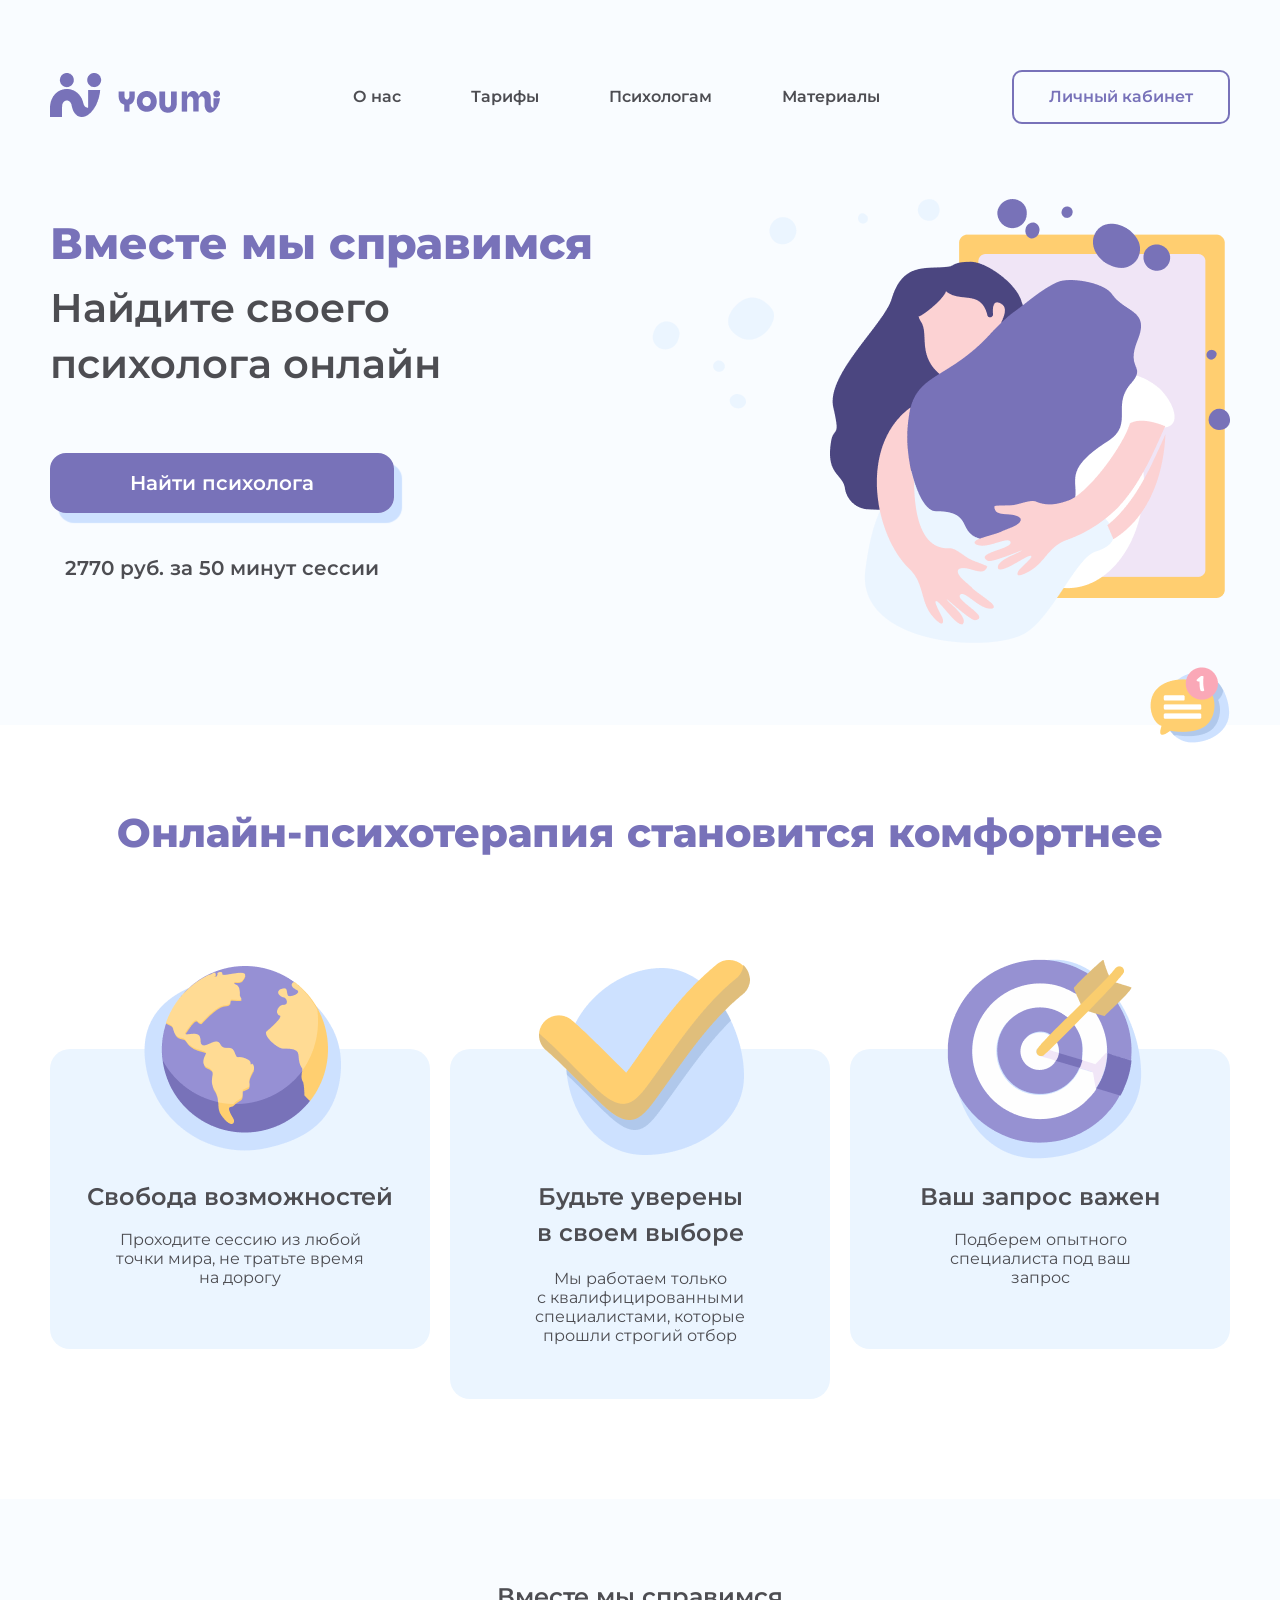
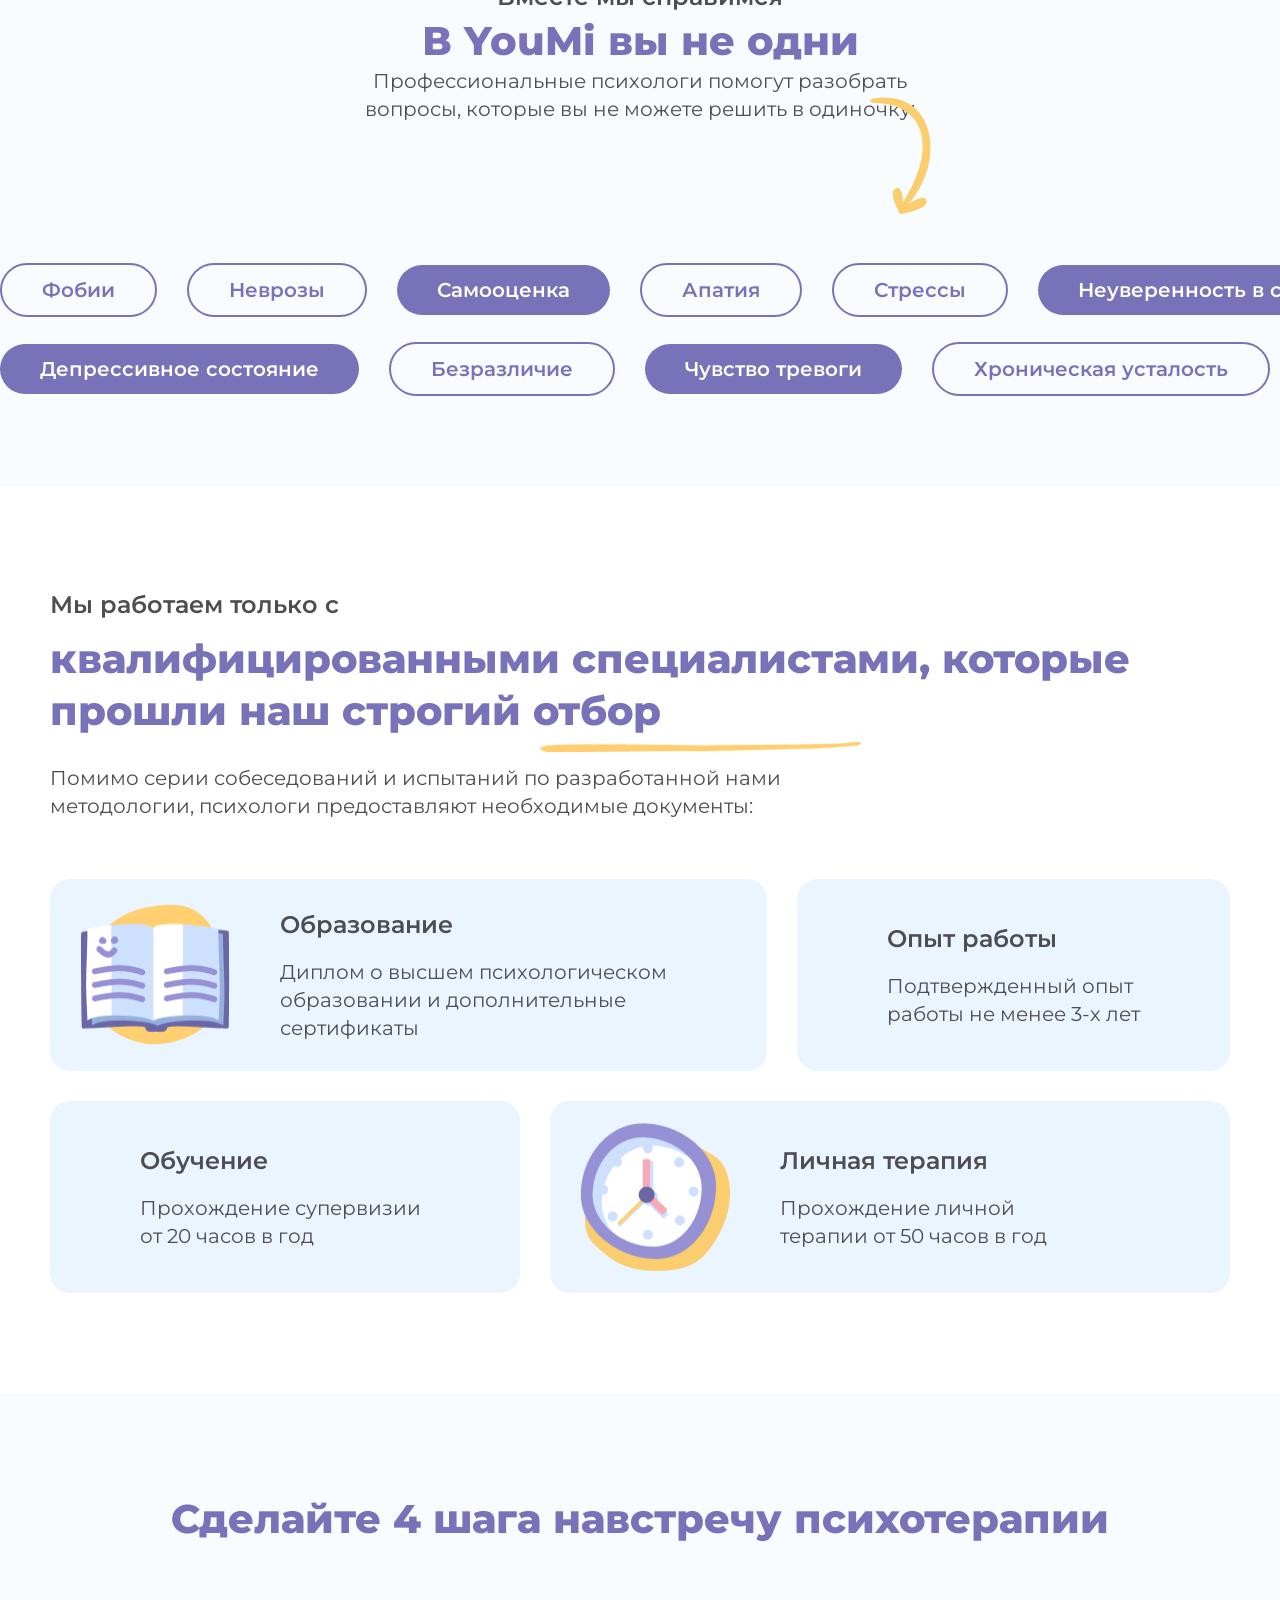
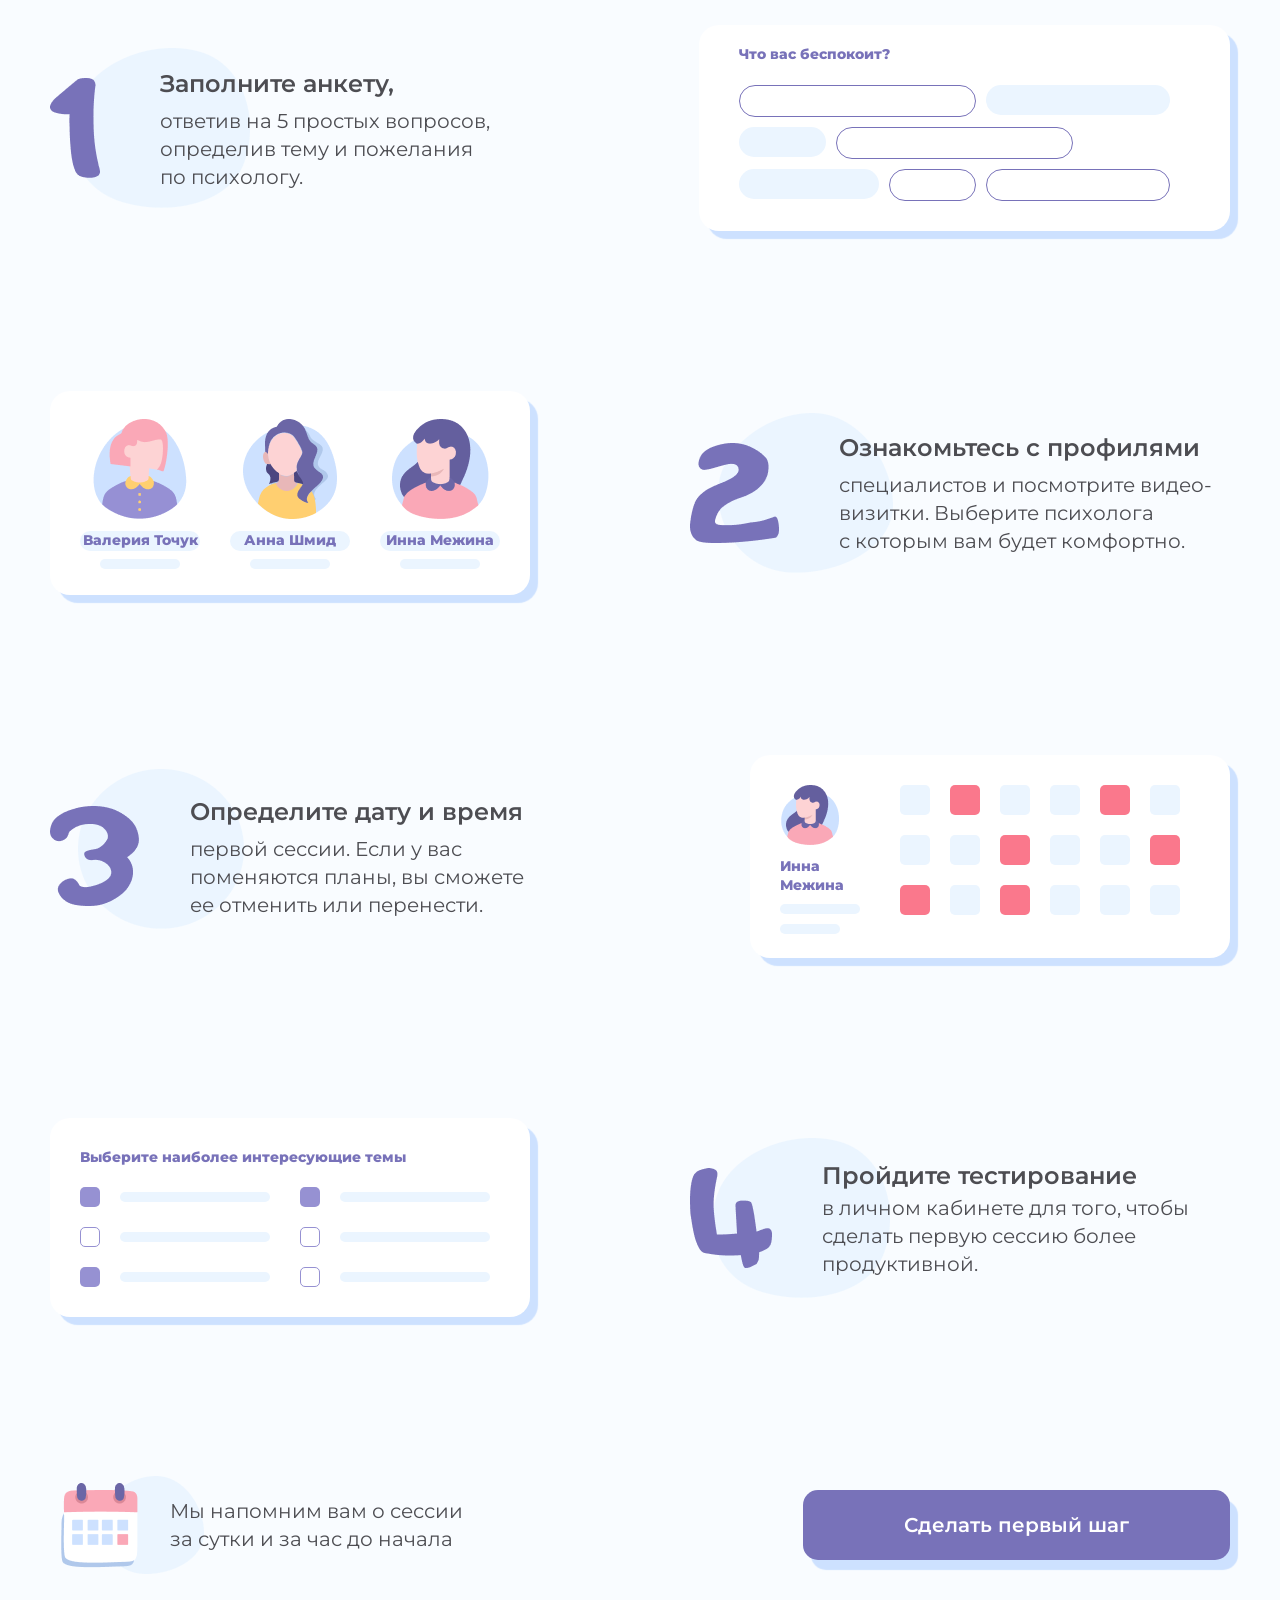
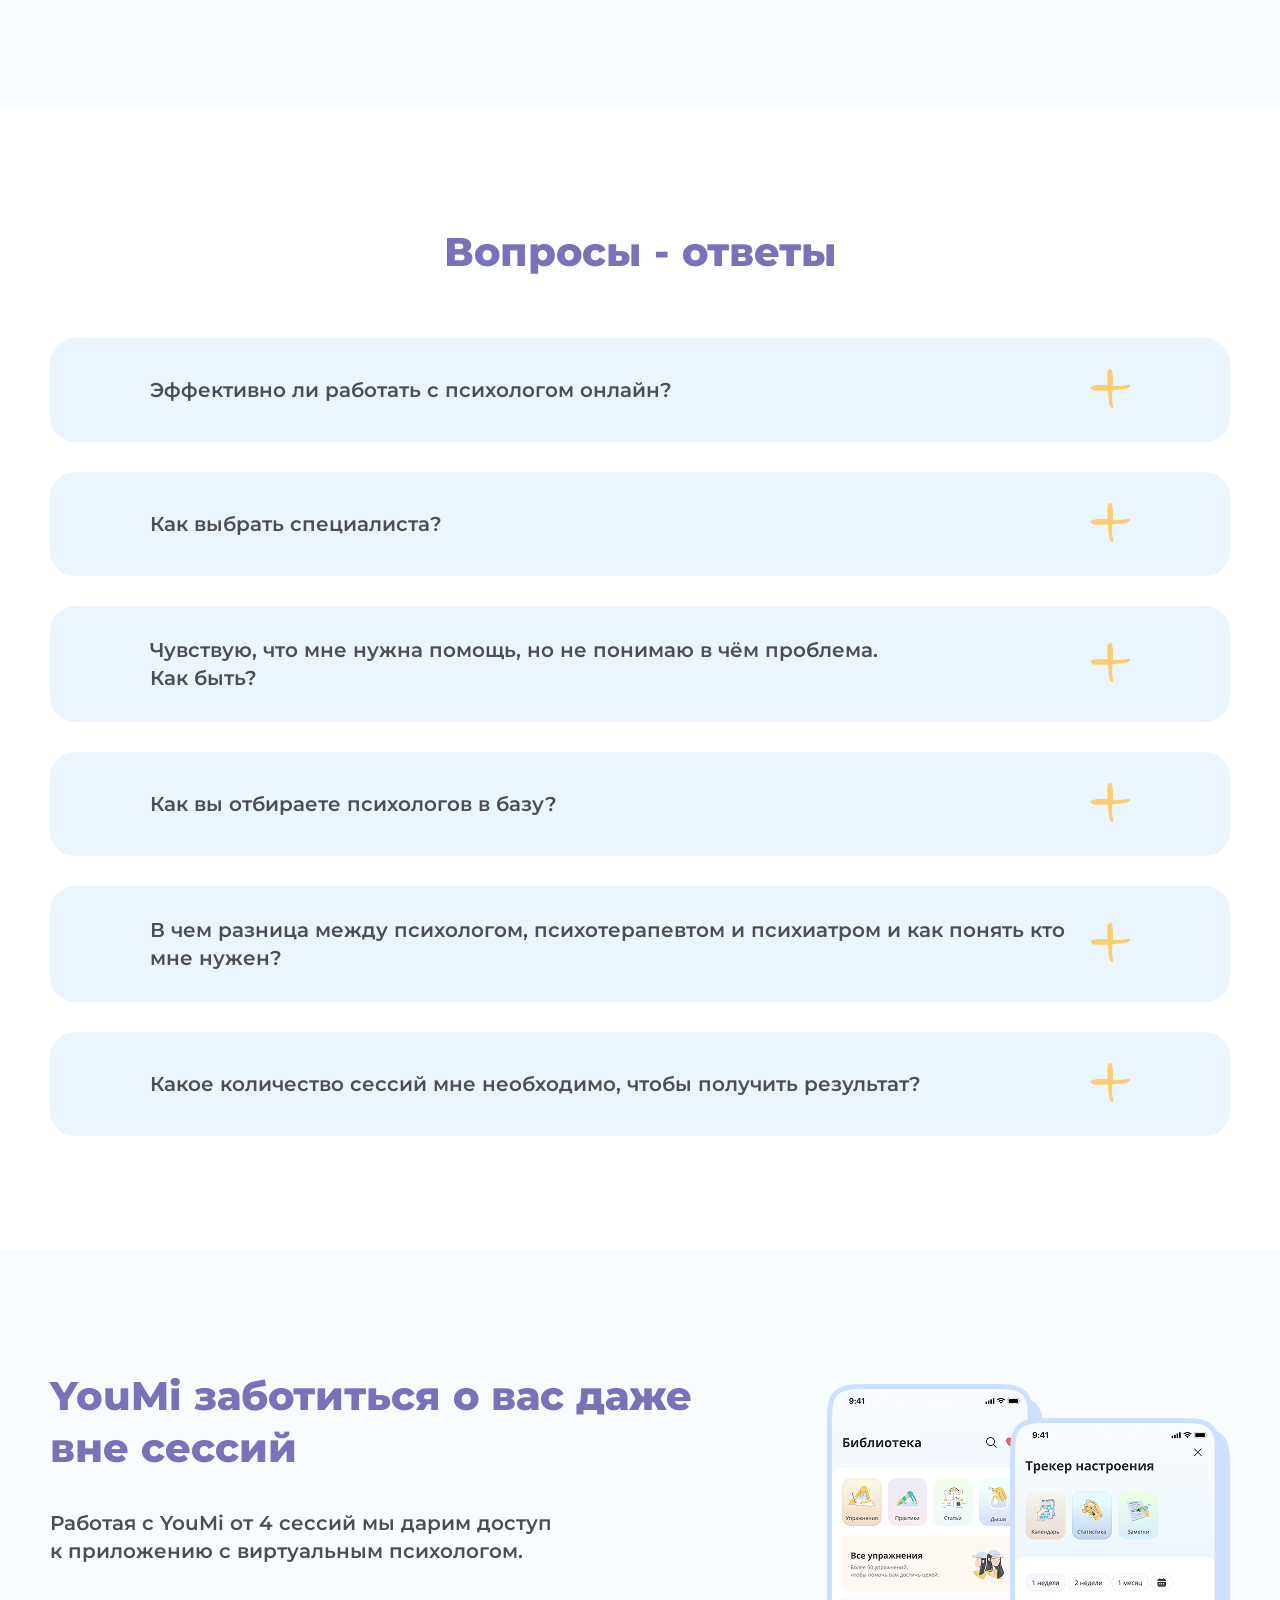
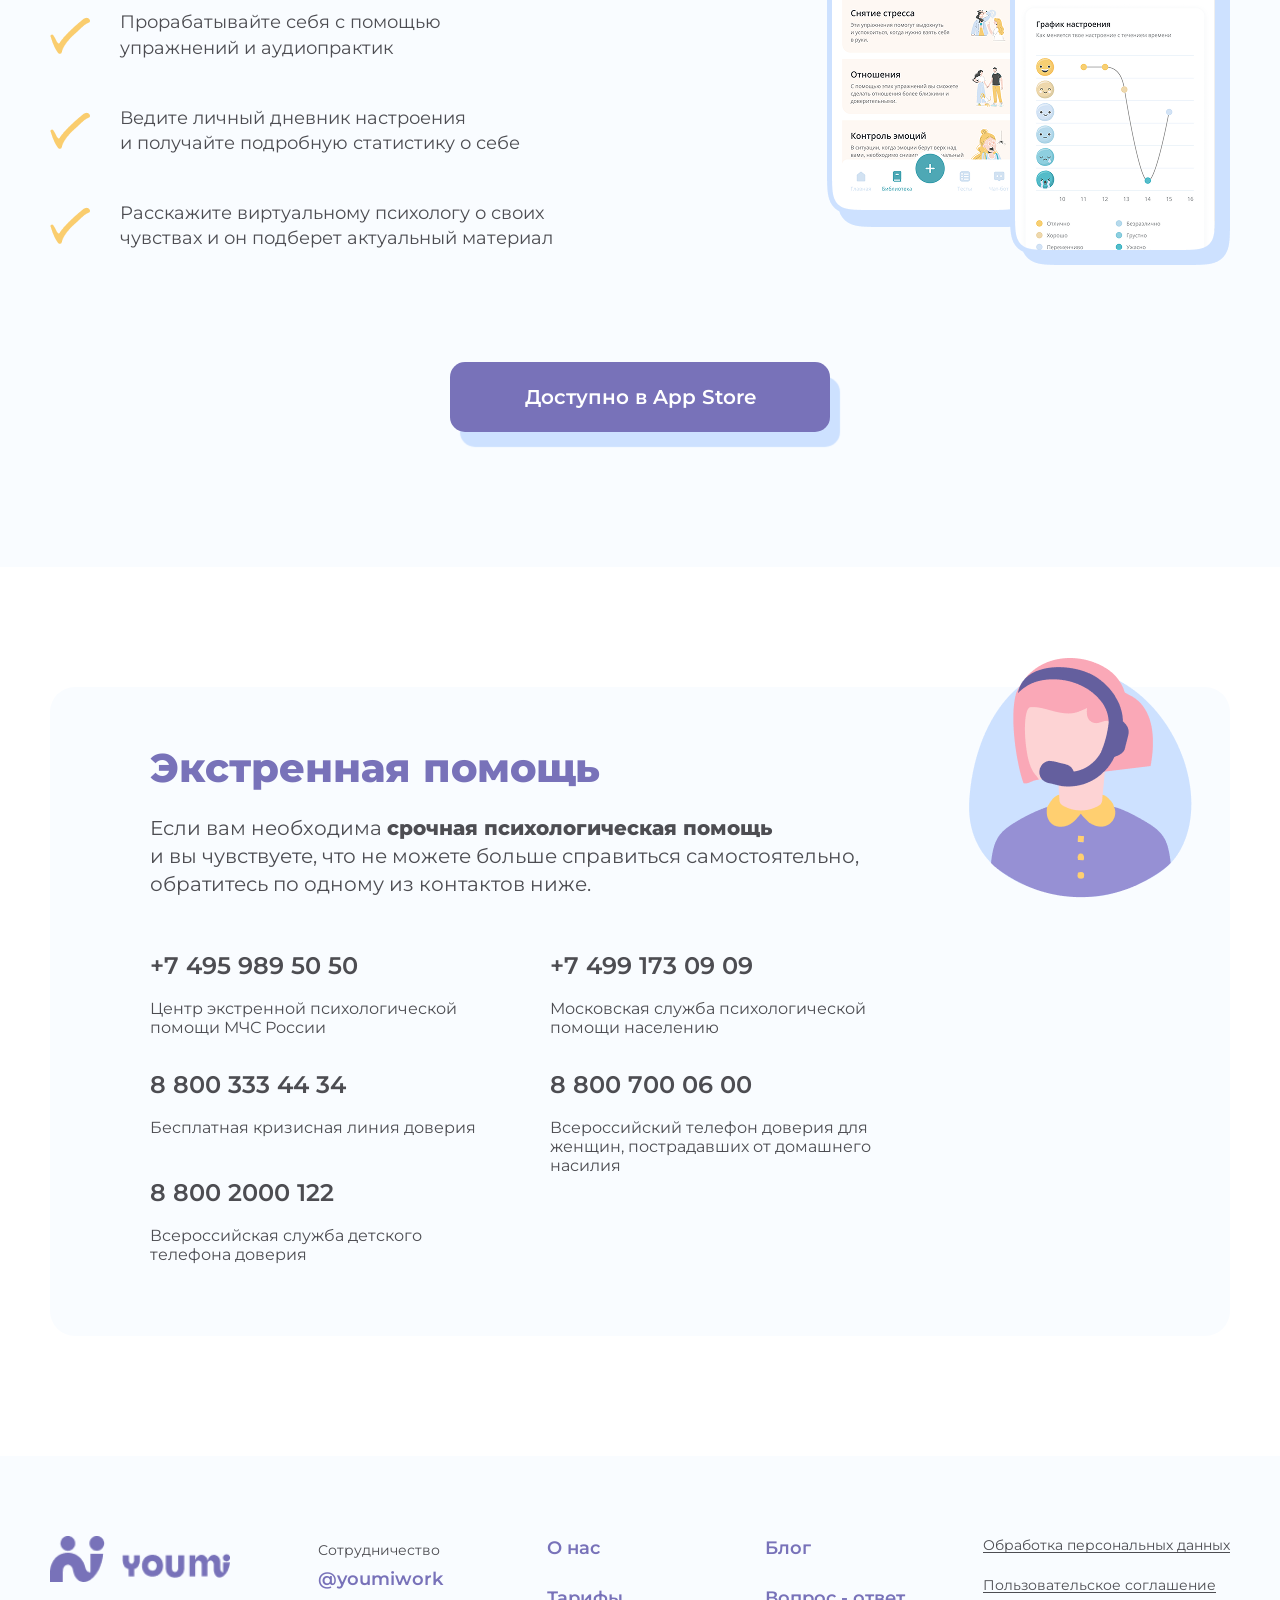
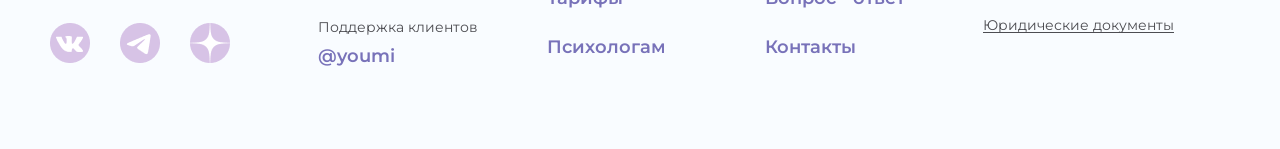
==== index.html @ d0f086ca "Сверстал 1 и 2 блоки страницы "Психологам"" ====
<!doctype html>
<html lang="ru">
  <head>
    <meta charset="UTF-8" />
    <meta
      name="viewport"
      content="width=device-width, user-scalable= no, initial-scale=1.0, maximum-scale = 1.0, minimum-scale = 1.0"
    />
    <link rel="stylesheet" href="styles/index_style.css" />
    <link rel="icon" href="images/icon.png" />
    <title>Психолог онлайн</title>
  </head>
  <body>
    <main class="main">
      <header id="header" class="header">
        <div class="container">
          <a href="index.html">
            <img src="images/logo youmi 2.png" alt="logo" class="logo" />
          </a>
          <nav>
            <ul class="menu">
              <li><a href="about_us.html">О нас</a></li>
              <li><a href="rates.html">Тарифы</a></li>
              <li><a href="for_psychologists.html">Психологам</a></li>
              <li><a href="materials.html">Материалы</a></li>
            </ul>
          </nav>
          <a href="#" class="button-login">Личный кабинет</a>
          <img src="images/menu.png" alt="burger-menu" class="burger-menu" />
        </div>
      </header>

      <section class="main-content">
        <div class="container">
          <div class="main-info">
            <h1>Вместе мы справимся</h1>
            <h2 class="h2-main">Найдите своего психолога онлайн</h2>
            <a href="#search" class="btn btn-search">Найти психолога</a>
            <p class="text">2770 руб. за 50 минут сессии</p>
          </div>
          <img
            src="images/illustration 1.png"
            alt="main-img"
            class="main-image"
          />
          <img
            src="images/support chat.png"
            alt="support"
            class="message-icon"
          />
        </div>
      </section>

      <section class="second-block">
        <div class="container">
          <h2>Онлайн-психотерапия становится комфортнее</h2>
          <!-- radio -->
          <input type="radio" name="slider" id="slide1" checked />
          <input type="radio" name="slider" id="slide2" />
          <input type="radio" name="slider" id="slide3" />

          <div class="cards">
            <div class="card-info">
              <img
                class="image-second_block"
                src="images/planet.png"
                alt="planet"
              />
              <h3>Свобода возможностей</h3>
              <p>
                Проходите сессию из любой точки мира, не тратьте время на дорогу
              </p>
            </div>
            <div class="card-info">
              <img
                class="image-second_block"
                src="images/check mark.png"
                alt="check"
              />
              <h3>Будьте уверены в своем выборе</h3>
              <p>
                Мы работаем только с квалифицированными специалистами, которые
                прошли строгий отбор
              </p>
            </div>
            <div class="card-info">
              <img
                class="image-second_block"
                src="images/target.png"
                alt="target"
              />
              <h3>Ваш запрос важен</h3>
              <p>Подберем опытного специалиста под ваш запрос</p>
            </div>
          </div>
          <!-- dots -->
          <div class="slider-dots">
            <label for="slide1"></label>
            <label for="slide2"></label>
            <label for="slide3"></label>
          </div>
        </div>
      </section>

      <section class="third-block">
        <div class="container">
          <h3>Вместе мы справимся</h3>
          <h2>В YouMi вы не одни</h2>
          <h4>
            Профессиональные психологи помогут разобрать вопросы, которые вы не
            можете решить в одиночку:
          </h4>

          <img class="arrow" src="images/noun-arrow.png" alt="arrow" />

          <!-- Первая строка -->
          <div class="marquee">
            <ul class="marquee-track">
              <li class="white-element">Фобии</li>
              <li class="white-element">Неврозы</li>
              <li class="purple-element">Самооценка</li>
              <li class="white-element">Апатия</li>
              <li class="white-element">Стрессы</li>
              <li class="purple-element">Неуверенность в себе</li>
              <li class="purple-element">Мотивация</li>

              <!-- Дубликат для бесшовности -->
              <li class="white-element">Фобии</li>
              <li class="white-element">Неврозы</li>
              <li class="purple-element">Самооценка</li>
              <li class="white-element">Апатия</li>
              <li class="white-element">Стрессы</li>
              <li class="purple-element">Неуверенность в себе</li>
              <li class="purple-element">Мотивация</li>
            </ul>
          </div>

          <!-- Вторая строка -->
          <div class="marquee reverse">
            <ul class="marquee-track">
              <li class="purple-element">Депрессивное состояние</li>
              <li class="white-element">Безразличие</li>
              <li class="purple-element">Чувство тревоги</li>
              <li class="white-element">Хроническая усталость</li>
              <li class="white-element">Отношения</li>
              <li class="white-element">Выгорание</li>

              <!-- Дубликат -->
              <li class="purple-element">Депрессивное состояние</li>
              <li class="white-element">Безразличие</li>
              <li class="purple-element">Чувство тревоги</li>
              <li class="white-element">Хроническая усталость</li>
              <li class="white-element">Отношения</li>
              <li class="white-element">Выгорание</li>
            </ul>
          </div>
        </div>
      </section>

      <section class="fourth-block">
        <div class="container">
          <h3>Мы работаем только с</h3>
          <h2>
            квалифицированными специалистами, которые прошли наш строгий отбор
          </h2>
          <img src="images/line.png" alt="line" class="line" />
          <h4 id="four-main-h4">
            Помимо серии собеседований и испытаний по разработанной нами
            методологии, психологи предоставляют необходимые документы:
          </h4>
          <div class="card-advantages">
            <article class="advantage advantage-flex edu">
              <img src="images/book.png" alt="book" class="book" />
              <div class="advantage-details">
                <h3>Образование</h3>
                <h4>
                  Диплом о высшем психологическом образовании и дополнительные
                  сертификаты
                </h4>
              </div>
            </article>
            <article class="advantage exp min-card">
              <h3>Опыт работы</h3>
              <h4>Подтвержденный опыт работы не менее 3-х лет</h4>
            </article>
            <article class="advantage train min-card">
              <h3>Обучение</h3>
              <h4 id="passing">Прохождение супервизии от 20 часов в год</h4>
            </article>
            <article class="advantage advantage-flex therapy">
              <img src="images/watch.png" alt="watch" class="watch" />
              <div class="advantage-details">
                <h3>Личная терапия</h3>
                <h4>Прохождение личной терапии от 50 часов в год</h4>
              </div>
            </article>
          </div>
        </div>
      </section>

      <section class="fifth-block">
        <div class="container">
          <h2>Сделайте 4 шага навстречу психотерапии</h2>
          <div class="first-step">
            <div class="text-number-1">
              <img src="images/1.png" alt="number-1" class="number-1" />
              <img
                src="images/circle1.png"
                alt="circle-1"
                class="circle circle-1"
              />
              <div class="text-block-1">
                <h3>Заполните анкету,</h3>
                <p>
                  ответив на 5 простых вопросов, определив тему и пожелания
                  по психологу.
                </p>
              </div>
            </div>
            <article class="anxiety">
              <h6>Что вас беспокоит?</h6>
              <ul class="ovals">
                <li class="oval1 purple-ovals"></li>
                <li class="oval2 blue-ovals"></li>
                <li class="oval3 blue-ovals"></li>
                <li class="oval4 purple-ovals"></li>
                <li class="oval5 blue-ovals"></li>
                <li class="oval6 purple-ovals"></li>
                <li class="oval7 purple-ovals"></li>
              </ul>
            </article>
          </div>
          <div class="second-step">
            <article class="profiles">
              <div class="profile_1">
                <img
                  src="images/specialist 1.png"
                  alt="profile_1"
                  class="img-profile_1"
                />
                <h6>Валерия Точук</h6>
                <div class="line-underProfile"></div>
              </div>
              <div class="profile_2">
                <img
                  src="images/specialist 2.png"
                  alt="profile_2"
                  class="img-profile_2"
                />
                <h6>Анна Шмид</h6>
                <div class="line-underProfile"></div>
              </div>
              <div class="profile_3">
                <img
                  src="images/specialist 3.png"
                  alt="profile_3"
                  class="img-profile_3"
                />
                <h6>Инна Межина</h6>
                <div class="line-underProfile"></div>
              </div>
            </article>
            <div class="text-number-2">
              <img src="images/2.png" alt="number-2" class="number-2" />
              <img
                src="images/circle2.png"
                alt="circle-2"
                class="circle circle-2"
              />
              <div class="text-block-2">
                <h3>Ознакомьтесь с профилями</h3>
                <p>
                  специалистов и посмотрите видео-визитки. Выберите психолога
                  с которым вам будет комфортно.
                </p>
              </div>
            </div>
          </div>
          <div class="third-step">
            <div class="text-number-3">
              <img src="images/3.png" alt="number-3" class="number-3" />
              <img
                src="images/circle3.png"
                alt="circle-3"
                class="circle circle-3"
              />
              <div class="text-block-3">
                <h3>Определите дату и время</h3>
                <p>
                  первой сессии. Если у вас поменяются планы, вы сможете
                  ее отменить или перенести.
                </p>
              </div>
            </div>
            <article class="calendar">
              <div class="profile_4">
                <img
                  src="images/specialist 4.png"
                  alt="profile_4"
                  class="img-profile_4"
                />
                <h6>Инна Межина</h6>
                <div class="line-underProfile"></div>
                <div class="line-underProfile_small"></div>
              </div>
              <div class="graph">
                <div class="day-of-calendar"></div>
                <div class="day-of-calendar red"></div>
                <div class="day-of-calendar"></div>
                <div class="day-of-calendar"></div>
                <div class="day-of-calendar red"></div>
                <div class="day-of-calendar"></div>
                <div class="day-of-calendar"></div>
                <div class="day-of-calendar"></div>
                <div class="day-of-calendar red"></div>
                <div class="day-of-calendar"></div>
                <div class="day-of-calendar"></div>
                <div class="day-of-calendar red"></div>
                <div class="day-of-calendar red"></div>
                <div class="day-of-calendar"></div>
                <div class="day-of-calendar red"></div>
                <div class="day-of-calendar"></div>
                <div class="day-of-calendar"></div>
                <div class="day-of-calendar"></div>
              </div>
            </article>
          </div>
          <div class="four-step">
            <article class="themes">
              <h6>Выберите наиболее интересующие темы</h6>
              <div class="themes-block">
                <div class="theme-block">
                  <div class="mark-box purple"></div>
                  <div class="line-blue"></div>
                  <div class="mark-box white"></div>
                  <div class="line-blue"></div>
                  <div class="mark-box purple"></div>
                  <div class="line-blue"></div>
                </div>
                <div class="theme-block">
                  <div class="mark-box purple"></div>
                  <div class="line-blue"></div>
                  <div class="mark-box white"></div>
                  <div class="line-blue"></div>
                  <div class="mark-box white"></div>
                  <div class="line-blue"></div>
                </div>
              </div>
            </article>
            <div class="text-number-4">
              <img src="images/4.png" alt="number-4" class="number-4" />
              <img
                src="images/circle4.png"
                alt="circle-4"
                class="circle circle-4"
              />
              <div class="text-block-4">
                <h3>Пройдите тестирование</h3>
                <p>
                  в личном кабинете для того, чтобы сделать первую сессию более
                  продуктивной.
                </p>
              </div>
            </div>
          </div>
          <div class="five-button-step">
            <div class="text-number-5">
              <img src="images/calendar.png" alt="number-5" class="number-5" />
              <img
                src="images/circle5.png"
                alt="circle-5"
                class="circle circle-5"
              />
              <div class="text-block-5">
                <p>Мы напомним вам о сессии за сутки и за час до начала</p>
              </div>
            </div>
            <a href="#" class="btn button_first_step">Сделать первый шаг</a>
          </div>
        </div>
      </section>

      <section class="sixth-block">
        <div class="container">
          <h2>Вопросы - ответы</h2>
          <details class="quetion1">
            <summary>
              <h5>Эффективно ли работать с психологом онлайн?</h5>
            </summary>
            <p>
              Да, эффективно и уже является стандартной практикой во всем мире.
              За последние годы было проведено много научных исследований,
              доказывающих, что данный формат не уступает по эффективности
              традиционной очной психотерапии.
            </p>
          </details>
          <details class="quetion2">
            <summary><h5>Как выбрать специалиста?</h5></summary>
            <p>
              Мы помогаем с выбором подходящего психолога. Вам необходимо всего
              лишь заполнить короткую анкету, на основе которой мы определим, в
              каком направлении вы хотите начать терапию. Под ваш запрос
              подберем психологов. В результате вы получите список с профилями
              наиболее подходящих вам специалистов. Окончательный выбор за вами.
            </p>
          </details>
          <details class="quetion3">
            <summary>
              <h5>
                Чувствую, что мне нужна помощь, но не понимаю в чём проблема.
                <br />
                Как быть?
              </h5>
            </summary>
            <p>
              Это абсолютно нормальная ситуация. С ней сталкиваются многие люди
              в начале работы с психологом. Специалист поможет вам
              сформулировать запрос. Это обязательный этап, с которого как раз и
              начинается работа. Часто в процессе терапии запрос может меняться.
              И это тоже нормально. Поэтому можете смело начинать психотерапию.
            </p>
          </details>
          <details class="quetion4">
            <summary><h5>Как вы отбираете психологов в базу?</h5></summary>
            <p>
              Все психологи, которые попали в базу YouMi, соответствуют ряду
              обязательных требований:
              <br />
              1. Наличие документа об окончании профильного высшего учебного
              заведения.<br />
              2. Документы, подтверждающие дополнительное образование в
              определенном направлении психотерапии. Мы рассматриваем только
              длительные программы обучения (порядка 500 часов).<br />
              3. Обязательное прохождение нескольких этапов отбора, включающих
              интервью и тестирование на профессиональную компетентность и
              знание этических норм.<br />
              4. Прохождение личной терапии и регулярной супервизии.<br />

              Психолог не попадает в нашу базу, если хотя бы один из этих
              пунктов не выполнен. Мы заботимся о вас, поэтому так тщательно
              подходим к этому вопросу.
            </p>
          </details>
          <details class="quetion5">
            <summary>
              <h5>
                В чем разница между психологом, психотерапевтом и психиатром
                и как понять кто мне нужен?
              </h5>
            </summary>
            <p>
              Психиатр — специалист с высшим медицинским образованием. Он может
              прописывать медикаментозное лечение. Например, антидепрессанты.
              Заранее понять нужен ли он вам, сложно. Мы советуем начать с
              консультации психолога или психотерапевта, они помогут разобраться
              и в случае необходимости порекомендуют обратиться к психиатру. В
              рамках работы сервиса вы не сможете получить консультацию
              психиатра, медицинские назначения и рецепты на препараты.<br />

              Психолог — специалист с высшим психологическим образованием.<br />

              Психотерапевтом может называться врач, имеющий
              психотерапевтическую специализацию, и психолог, который получил
              дополнительное образование в одном из признанных
              психотерапевтических направлений (когнитивно-поведенческая
              терапия, психоанализ, гештальт-терапия и другие). В нашей базе
              собраны именно такие специалисты, получившие высшее
              психологическое образованием, прошедшие долгосрочную подготовку в
              определенном подходе и использующие эффективные методы
              психотерапии.
            </p>
          </details>
          <details class="quetion6">
            <summary>
              <h5>
                Какое количество сессий мне необходимо, чтобы получить
                результат?
              </h5>
            </summary>
            <p>
              Здесь все индивидуально. Многое зависит от специфики вашей
              проблемы, готовности и внутренних ресурсов для изменений. Значение
              имеет, насколько вы доверяете психологу, в каком методе он
              работает. Как правило, терапия может длиться от 10 сессий и до
              нескольких месяцев.
            </p>
          </details>
          <a href="#" class="btn btn-more-question">Больше вопросов</a>
        </div>
      </section>

      <section class="seventh-block">
        <div class="container">
          <div class="app-image-container">
            <div class="left-part">
              <h2>YouMi заботиться о вас даже вне сессий</h2>
              <h4>
                Работая с YouMi от 4 сессий мы дарим доступ к приложению
                с виртуальным психологом.
              </h4>
              <div class="application-points">
                <img
                  src="images/yellow-check-mark.png"
                  alt="yellow-check-mark"
                />
                <p class="app-text">
                  Прорабатывайте себя с помощью упражнений и аудиопрактик
                </p>
                <img
                  src="images/yellow-check-mark.png"
                  alt="yellow-check-mark"
                />
                <p class="app-text">
                  Ведите личный дневник настроения и получайте подробную
                  статистику о себе
                </p>
                <img
                  src="images/yellow-check-mark.png"
                  alt="yellow-check-mark"
                />
                <p class="app-text">
                  Расскажите виртуальному психологу о своих чувствах
                  и он подберет актуальный материал
                </p>
              </div>
            </div>
            <img src="images/Phones.png" alt="phones" class="phones" />
          </div>
          <a
            class="btnDownload"
            href="https://apps.apple.com/ru/app/triggero-личный-помощник/id6451473147"
            target="_blank"
            >Доступно в App Store</a
          >
        </div>
      </section>

      <section class="eighth-block">
        <div class="container">
          <h2>Экстренная помощь</h2>
          <h4>
            Если вам необходима
            <b>срочная психологическая помощь</b> и вы чувствуете, что не можете
            больше справиться самостоятельно, обратитесь по одному из контактов
            ниже.
          </h4>
          <div class="numbers-container">
            <div class="number-text-first">
              <h3>+7 495 989 50 50</h3>
              <p>Центр экстренной психологической помощи МЧС России</p>
            </div>
            <div class="number-text-second">
              <h3>+7 499 173 09 09</h3>
              <p>Московская служба психологической помощи населению</p>
            </div>
            <div class="number-text-third">
              <h3>8 800 333 44 34</h3>
              <p>Бесплатная кризисная линия доверия</p>
            </div>
            <div class="number-text-fourth">
              <h3>8 800 700 06 00</h3>
              <p>
                Всероссийский телефон доверия для женщин, пострадавших от
                домашнего насилия
              </p>
            </div>
            <div class="number-text-fifth">
              <h3>8 800 2000 122</h3>
              <p>Всероссийская служба детского телефона доверия</p>
            </div>
          </div>
          <img
            src="images/call-specialist.png"
            alt="call-specialist"
            class="call-specialist"
          />
        </div>
      </section>
    </main>
    <footer class="footer">
      <div class="container">
        <div class="logotypes-container">
          <a href="#header">
            <img src="images/logo youmi 2.png" alt="logo" class="logo" />
          </a>
          <img src="images/vk.png" alt="vk" />
          <img src="images/telegram.png" alt="tg" />
          <img src="images/dzen.png" alt="dzen" />
        </div>
        <div class="support-block">
          <article class="support-subчBlock">
            <h6>Сотрудничество</h6>
            <a class="youmiwork-mail" href="mailto:@youmiwork" target="_blank"
              >@youmiwork</a
            >
          </article>
          <article class="support-subBlock">
            <h6>Поддержка клиентов</h6>
            <a class="youmi-mail" href="mailto:@youmi" target="_blank"
              >@youmi</a
            >
          </article>
        </div>
        <div class="about-block">
          <h5>О нас</h5>
          <h5>Тарифы</h5>
          <h5>Психологам</h5>
        </div>
        <div class="about-block">
          <h5>Блог</h5>
          <h5>Вопрос - ответ</h5>
          <h5>Контакты</h5>
        </div>
        <div class="politic-block">
          <h6>Обработка персональных данных</h6>
          <h6>Пользовательское соглашение</h6>
          <h6>Юридические документы</h6>
        </div>
      </div>
    </footer>
    <script src="scripts/index.js"></script>
  </body>
</html>
---- styles/index_style.css ----
* {
  margin: 0;
  padding: 0;
}

html {
  width: 100%;
  max-width: 100%;
  scroll-behavior: smooth;
  scrollbar-width: none;
  overflow-x: hidden;
  overscroll-behavior-x: none;
}

@font-face {
  font-family: "Montserrat";
  src: url("../fonts/Montserrat-Regular.woff") format("woff");
  font-weight: normal;
  font-style: none;
  font-display: swap;
}

@font-face {
  font-family: "Montserrat";
  src: url("../fonts/Montserrat-ExtraBold.woff") format("woff");
  font-weight: 800;
}

@font-face {
  font-family: "Montserrat";
  src: url("../fonts/Montserrat-Medium.woff2") format("woff2");
  font-weight: 500;
}

@font-face {
  font-family: "Montserrat";
  src: url("../fonts/Montserrat-SemiBold.woff") format("woff");
  font-weight: 600;
}

:root {
  /*Цвета*/
  --color-purple: rgba(120, 114, 185, 1);
  --color-white: #fff;
  --color-skyBlue: rgba(249, 252, 255, 1);
  --color-btnColor: rgba(255, 255, 255, 1);
  --color-text: rgba(77, 77, 82, 1);
  --color-btnRates: rgba(241, 230, 247, 1);
  --color-btnRates-hover: rgba(215, 195, 230, 1);
  --color-shadow: rgba(205, 225, 255, 1);
  --color-dopElements: rgba(235, 245, 255, 1);
  --color-btnLogin-hover: rgba(215, 195, 230, 0.25);
  --color-redElements: rgba(250, 120, 140, 1);
}

body {
  font-family: "Montserrat", sans-serif;
  letter-spacing: 2%;
  background-color: var(--color-skyBlue);
  color: var(--color-text);
  box-sizing: border-box;
  overflow-x: hidden;
  width: 100%;
}

button {
  user-select: none;
  display: block;
}

img {
  user-select: none;
}

.circle {
  position: absolute;
  z-index: -100;
}

.container {
  max-width: 1180px;
  margin: 0 auto;
}

.header .container {
  display: flex;
  align-items: center;
  justify-content: space-between;
  padding-top: 70px;
}

.menu {
  list-style: none;
  display: flex;
  gap: 70px;
}

.menu a {
  cursor: pointer;
  font-weight: 600;
  line-height: 1.88;
  color: var(--color-text);
  text-decoration: none;
}

.menu a:visited {
  color: var(--color-text);
  text-decoration: none;
}

.logo {
  width: 170px;
  height: 44px;
  margin-left: 0;
}

.main-content {
  min-height: 524px;
}

.button-login {
  border: 2px var(--color-purple) solid;
  color: var(--color-purple);
  border-radius: 10px;
  line-height: 140%;
  font-weight: 600;
  padding: 14px 35px;
  text-decoration: none;
  margin: 0;
  user-select: none;
}

.main-info {
  max-width: 640px;
  padding-top: 17px;
}

h1 {
  font-size: 44px;
  color: var(--color-purple);
  font-weight: 900;
}

h2 {
  font-size: 40px;
  font-weight: 800;
  line-height: 130%;
  color: var(--color-purple);
  margin: 0 auto;
  padding: auto;
  text-align: center;
}

h3 {
  font-size: 24px;
  line-height: 150%;
  font-weight: 600;
  text-align: center;
  margin: 0 auto;
  letter-spacing: 1%;
  color: var(--color-text);
}

h4 {
  font-weight: 400;
  font-size: 20px;
  line-height: 140%;
  letter-spacing: 1%;
  text-align: center;
}

h5 {
  font-family: Montserrat;
  font-weight: 600;
  font-size: 20px;
  line-height: 140%;
  letter-spacing: 1%;
  text-align: left;
  color: var(--color-text);
}

h6 {
  font-family: Montserrat;
  font-weight: 700;
  font-size: 14px;
  line-height: 140%;
  letter-spacing: 1%;
  text-align: center;
  color: var(--color-purple);
}

.h2-main {
  font-size: 40px;
  max-width: 420px;
  font-weight: 600;
  line-height: 140%;
  margin: 10px 0 81px;
  color: var(--color-text);
  text-align: left;
}

.burger-menu {
  display: none;
}

.btn-search {
  background-color: var(--color-purple);
  color: var(--color-btnColor);
  font-size: 20px;
  font-weight: 600;
  line-height: 100%;
  border-radius: 16px;
  text-decoration: none;
  padding: 18px 80px;
  cursor: pointer;
  box-shadow: 8px 10px 1px var(--color-shadow);
  user-select: none;
  transition: box-shadow 0.5s;
}

.text {
  margin-top: 60px;
  margin-left: 15px;
  font-size: 20px;
  font-weight: 600;
  line-height: 140%;
}

/*Блок 1, hero-block*/

.main-content .container {
  position: relative;
  display: flex;
  justify-content: space-between;
  align-items: top;
  padding: 75px 0 81px;
}

.message-icon {
  position: absolute;
  right: 0;
  bottom: -20px;
}

/*Блок 2, гарантии*/

.second-block {
  padding: 82px 0 100px;
  background-color: var(--color-white);
}

.second-block img {
  max-width: 220px;
  max-height: 220px;
}

/* slider controls hidden by default (desktop) */
.second-block input[type="radio"],
.slider-dots {
  display: none;
}

.cards {
  display: grid;
  grid-template-columns: auto auto auto;
  align-items: start;
  justify-content: space-between;
}

.card-info {
  min-width: 380px;
  min-height: 300px;
  margin-top: 190px;
  padding: 130px 0 44px;
  box-sizing: border-box;
  background-color: var(--color-dopElements);
  text-align: center;
  border-radius: 20px;
  position: relative;
}

.card-info h3 {
  margin-bottom: 15px;
}

.card-info:nth-child(2) h3 {
  max-width: 220px;
  margin-bottom: 18px;
}

.card-info:nth-child(2) {
  min-height: 350px;
}

.image-second_block {
  position: absolute;
  left: 85px;
  top: -100px;
}

.card-info p {
  max-width: 270px;
  margin: 0 auto;
}

.card-info:nth-child(3) p {
  max-width: 230px;
}

/*Блок 3, проблемы*/

.third-block {
  padding: 80px 0 90px;
  overflow: hidden;
}

.third-block .container {
  max-width: 100%;
  position: relative;
}

.third-block h4 {
  max-width: 578px;
  margin: 0 auto;
}

.card-container {
  list-style: none;
  font-size: 20px;
  line-height: 120%;
  font-weight: 600;
  margin-top: 145px;
  display: flex;
  align-items: center;
  column-gap: 30px;
}

.card-container2 {
  list-style: none;
  font-size: 20px;
  line-height: 120%;
  font-weight: 600;
  display: flex;
  column-gap: 30px;
  margin-top: 20px;
}

.third-block ul li {
  padding: 13px 40px;
  margin-bottom: 1px;
}

.white-element {
  border-radius: 40px;
  border: 2px var(--color-purple) solid;
  text-align: center;
  color: var(--color-purple);
  list-style: none;
}

.purple-element {
  border-radius: 40px;
  background-color: var(--color-purple);
  text-align: center;
  color: var(--color-btnColor);
}

.arrow {
  position: absolute;
  right: 300px;
  top: 100px;
}

/* Marquee container */
.marquee {
  overflow: hidden;
  width: 100%;
  margin-top: 140px;
}

.marquee.reverse {
  margin-top: 24px;
}

/* Track */
.marquee-track {
  display: flex;
  width: max-content;
  animation: move-to-left 15s infinite linear;
  list-style: none;
  font-size: 20px;
  line-height: 120%;
  font-weight: 600;
  align-items: center;
}

.marquee.reverse .marquee-track {
  animation: move-to-right 15s infinite linear;
}

/*Animations*/
@keyframes move-to-left {
  to {
    translate: -50%;
  }
}

@keyframes move-to-right {
  from {
    translate: -50%;
  }
}

/* Items */
.marquee-track li {
  padding: 13px 40px;
  margin-right: 30px;
  white-space: nowrap;
}

/*Блок 4, преимущества*/
.fourth-block {
  background-color: var(--color-white);
  padding-block: 100px;
}

.fourth-block .container {
  position: relative;
}

.fourth-block h2,
.fourth-block h3,
.fourth-block h4 {
  text-align: left;
}

.fourth-block h2 {
  margin: 0;
  margin-bottom: 27px;
  max-width: 1080px;
}

.fourth-block h3 {
  margin-bottom: 10px;
}

#four-main-h4 {
  margin-bottom: 10px;
  max-width: 780px;
}

.line {
  position: absolute;
  left: 490px;
  top: 155px;
  width: 321px;
  height: 11px;
}

.card-advantages {
  display: grid;
  grid-template-columns: 2fr 1fr 2fr;
  gap: 30px;
  margin-top: 59px;
}

.advantage {
  background-color: var(--color-dopElements);
  border-radius: 20px;
}

.advantage h4 {
  margin-top: 15px;
}

.advantage-flex {
  display: flex;
  gap: 50px;
}

.book {
  padding: 20px 0 20px 30px;
}

.watch {
  padding: 20px 0 20px 30px;
}

.edu {
  grid-column: 1/3;
}

.exp {
  grid-column: 3/4;
}

.train {
  grid-column: 1/2;
}

.therapy {
  grid-column: 2/4;
}

.min-card {
  padding: 42px 90px;
}

.edu .advantage-details {
  padding: 28px 59px 29px 0;
}

.therapy .advantage-details {
  padding: 42px 170px 43px 0;
}

#passing {
  min-width: 290px;
}

/*Блок 5 - шаги терапии*/
.fifth-block {
  padding: 100px 0 131px;
}

.text-block-1 h3 {
  text-align: left;
}

.fifth-block p {
  font-family: Montserrat;
  font-weight: 400;
  font-size: 20px;
  line-height: 140%;
  letter-spacing: 1%;
  text-align: left;
}

.first-step {
  display: flex;
  justify-content: space-between;
  align-items: center;
  margin: 80px 0 160px;
  gap: 200px;
}

.text-number-1 {
  display: flex;
  align-items: center;
  gap: 60px;
  max-width: 500px;
  position: relative;
}

.text-block-1 p {
  max-width: 390px;
  margin-top: 5px;
}

.circle-1 {
  left: 22px;
}

.anxiety {
  width: 480px;
  padding: 20px 60px 30px 40px;
  background-color: var(--color-btnColor);
  border-radius: 20px;
  box-shadow: 8px 8px 1px var(--color-shadow);
}

.anxiety h6 {
  text-align: left;
}

.ovals {
  list-style-type: none;
  display: grid;
  grid-template-columns: 2fr 1fr 2fr 2fr 2fr;
  gap: 10px;
  margin-top: 20px;
}

.purple-ovals {
  border: 1px solid var(--color-purple);
  border-radius: 30px;
  height: 30px;
}

.blue-ovals {
  background-color: var(--color-dopElements);
  border-radius: 30px;
  height: 30px;
}

.oval1 {
  grid-column: 1/4;
}

.oval2 {
  grid-column: 4/6;
}

.oval3 {
  grid-column: 1/2;
}

.oval4 {
  grid-column: 2/5;
}

.oval5 {
  grid-column: 1/3;
}

.oval6 {
  grid-column: 3/4;
}

.oval7 {
  grid-column: 4/6;
}

/*Второй подблок*/
.second-step {
  display: flex;
  justify-content: space-between;
  align-items: center;
  margin-bottom: 160px;
  gap: 160px;
}

/*Профили*/
.profiles {
  display: flex;
  justify-content: space-around;
  align-items: center;
  gap: 30px;
  background-color: var(--color-btnColor);
  border-radius: 20px;
  box-shadow: 8px 8px 1px var(--color-shadow);
  width: 480px;
  padding: 28px 30px 26px;
}

.line-underProfile {
  width: 80px;
  height: 10px;
  background-color: var(--color-dopElements);
  border-radius: 30px;
  margin-inline: auto;
}

.profiles h6 {
  margin-block: 8px;
  background-color: var(--color-dopElements);
  border-radius: 30px;
  width: 120px;
}

.img-profile_3,
.img-profile_2,
.img-profile_1 {
  margin-inline: 10px;
}
/*Текстовый блок*/

.text-number-2 {
  display: flex;
  gap: 60px;
  align-items: center;
  position: relative;
}

.circle-2 {
  left: 28px;
}

.text-block-2 h3 {
  text-align: left;
  margin-bottom: 5px;
}

/*Подблок 3*/
.third-step {
  display: flex;
  align-items: center;
  margin-bottom: 160px;
  gap: 190px;
}

.text-number-3 {
  display: flex;
  align-items: center;
  gap: 51px;
  position: relative;
  width: 510px;
}

.number-3 {
  width: 89px;
  height: 100px;
}

.circle-3 {
  left: 28px;
  top: -25px;
}

.text-block-3 h3 {
  text-align: left;
  margin-bottom: 5px;
}

.calendar {
  display: flex;
  align-items: top;
  gap: 40px;
  background-color: var(--color-btnColor);
  border-radius: 20px;
  box-shadow: 8px 8px 1px var(--color-shadow);
  padding: 30px 50px 24px 30px;
}

.graph {
  display: grid;
  grid-template: repeat(3, 30px) / repeat(6, 30px);
  gap: 20px;
}

.day-of-calendar {
  width: 30px;
  height: 30px;
  background-color: var(--color-dopElements);
  border-radius: 5px;
  margin: 0;
}

.red {
  background-color: var(--color-redElements);
}

.third-step .line-underProfile {
  margin: 0 0 10px;
}

.line-underProfile_small {
  width: 60px;
  height: 10px;
  background-color: var(--color-dopElements);
  border-radius: 30px;
}

.profile_4 {
  width: 80px;
}

.profile_4 h6 {
  text-align: left;
  margin-block: 8px;
}

/*Подблок 4*/
.four-step {
  display: flex;
  align-items: center;
  gap: 160px;
  box-sizing: border-box;
  margin-bottom: 158px;
}

.themes {
  background-color: var(--color-btnColor);
  border-radius: 20px;
  box-shadow: 8px 8px 1px var(--color-shadow);
  padding: 30px 40px 30px 30px;
  width: 410px;
}

.themes h6 {
  text-align: left;
  margin-bottom: 20px;
}

.themes-block {
  display: flex;
  align-items: center;
  gap: 30px;
}

.mark-box {
  width: 20px;
  height: 20px;
  border-radius: 5px;
}

.mark-box.purple {
  background-color: rgba(150, 145, 210, 1);
}

.mark-box.white {
  border: 1px solid rgba(150, 145, 210, 1);
  box-sizing: border-box;
}

.line-blue {
  width: 150px;
  height: 10px;
  background-color: var(--color-dopElements);
  border-radius: 20px;
}

.theme-block {
  display: flex;
  gap: 20px;
  align-items: center;
  max-width: 190px;
  flex-wrap: wrap;
}

.text-number-4 {
  width: 502px;
  display: flex;
  align-items: center;
  gap: 50px;
  position: relative;
}

.text-number-4 h3 {
  text-align: left;
}

.circle-4 {
  left: 22px;
}
/*Подблок 5 с кнопкой*/
.five-button-step {
  display: flex;
  align-items: center;
  gap: 321px;
}

.text-number-5 {
  display: flex;
  align-items: center;
  gap: 20px;
  position: relative;
  width: 432px;
}

.text-number-5 p {
  width: 312px;
}

.circle-5 {
  left: 50px;
}

.button_first_step {
  background-color: var(--color-purple);
  color: var(--color-btnColor);
  border-radius: 15px;
  line-height: 100%;
  font-weight: 600;
  font-size: 20px;
  padding: 25px 68px;
  text-decoration: none;
  width: 390px;
  text-align: center;
  margin: 0;
  cursor: pointer;
  box-shadow: 8px 10px 1px var(--color-shadow);
  transition: box-shadow 0.5s;
}

/*Блок 6*/
.sixth-block {
  background-color: var(--color-white);
  padding: 120px 0 84px;
}

.btn-more-question {
  display: none;
}

details {
  background-color: var(--color-dopElements);
  padding: 30px 100px;
  margin-bottom: 30px;
  border-radius: 25px;
  overflow: hidden;
  user-select: none;
}

details p {
  font-family: "Montserrat";
  font-weight: 400;
  font-size: 18px;
  line-height: 140%;
  letter-spacing: 1%;
  max-width: 700px;
  margin-top: 7px;
}

.quetion1 {
  margin-top: 60px;
}

details summary {
  display: flex;
  align-items: center;
  justify-content: space-between;
  cursor: pointer;
}

summary::after {
  content: url("../images/plus.png");
  transition: all 0.3s ease 0s;
}

details[open] summary::after {
  content: url("../images/minus.png");
  transform: rotate(-0.5turn);
}

/*Блок 7*/
.seventh-block {
  padding: 120px 0 135px;
}

.seventh-block h2,
.seventh-block h4 {
  text-align: left;
}

.seventh-block h2 {
  max-width: 680px;
  margin: 0 0 35px;
}

.seventh-block h4 {
  max-width: 550px;
  font-weight: 600;
}

.application-points {
  display: grid;
  grid-template-columns: 40px 440px;
  align-items: center;
  gap: 45px 30px;
  max-width: 510px;
  margin-top: 45px;
}

.application-points p {
  font-weight: normal;
  font-size: 18px;
  line-height: 140%;
  letter-spacing: 1%;
}

.application-points p:first-of-type {
  max-width: 330px;
}

.app-image-container {
  display: flex;
  gap: 111px;
}

.phones {
  margin-top: 14px;
}

.btnDownload {
  border-radius: 15px;
  padding: 25px 70px;
  border: none;
  width: 380px;
  height: 70px;
  background-color: var(--color-purple);
  font-family: "Montserrat", sans-serif;
  font-weight: 600;
  font-size: 20px;
  line-height: 100%;
  letter-spacing: 2%;
  text-align: center;
  color: var(--color-btnColor);
  box-shadow: 10px 15px 1px var(--color-shadow);
  margin: 97px auto 0;
  transition: box-shadow 0.5s;
  display: block;
  box-sizing: border-box;
}

.btnDownload,
.btnDownload:visited,
.btnDownload:active,
.btnDownload:focus-visible {
  text-decoration: none;
  color: white;
}

/*Блок 8*/
.eighth-block {
  padding-block: 120px;
  background-color: var(--color-btnColor);
}

.eighth-block .container {
  background-color: var(--color-skyBlue);
  border-radius: 25px;
  text-align: left;
  padding: 55px 130px 72px 100px;
  position: relative;
  box-sizing: border-box;
}

.eighth-block .container h2 {
  text-align: left;
  margin-bottom: 20px;
}

.eighth-block .container h3 {
  text-align: left;
  margin-bottom: 15px;
}

.eighth-block .container h4 {
  max-width: 780px;
  text-align: left;
}

.numbers-container {
  width: 950px;
  display: grid;
  grid-template-columns: repeat(2, 350px);
  gap: 30px 50px;
  margin-top: 50px;
}

.number-text-fourth {
  margin-bottom: -30px;
}

.call-specialist {
  position: absolute;
  top: -29px;
  right: 30px;
}

/*footer*/
.footer {
  padding-block: 80px;
}

.footer .container {
  display: flex;
  justify-content: space-between;
  align-items: flex-start;
  gap: 60px;
}

.footer .logo {
  width: 180px;
  height: 46px;
}

.logotypes-container {
  display: flex;
  align-items: center;
  max-width: 180px;
  flex-wrap: wrap;
  gap: 37px 30px;
  margin-right: 20px;
}

.support-block a {
  color: var(--color-purple);
  font-weight: 600;
  font-size: 18px;
  line-height: 140%;
  letter-spacing: 1%;
  text-decoration: none;
}

.support-block h6 {
  text-align: left;
  color: var(--color-text);
  font-weight: 400;
  line-height: 140%;
  letter-spacing: 1%;
  margin-bottom: 6px;
  padding-top: 5px;
}

.youmiwork-mail {
  display: block;
  margin-bottom: 21px;
}

.about-block {
  display: grid;
  grid-template-columns: 150px;
  gap: 24px;
}

.footer h5 {
  text-align: left;
  font-size: 18px;
  font-weight: 600;
  color: var(--color-purple);
}

.politic-block h6 {
  font-weight: 400;
  font-size: 14px;
  line-height: 140%;
  letter-spacing: 1%;
  color: var(--color-text);
  text-decoration: underline;
  text-decoration-skip-ink: none;
  text-underline-offset: 2px;
  text-align: left;
}

.politic-block h6:not(:last-child) {
  margin-bottom: 20px;
}

/*Адаптив*/
@media (max-width: 480px) {
  h1 {
    font-weight: 700;
    font-size: 24px;
    line-height: 130%;
    letter-spacing: 2%;
    text-align: center;
  }

  h2 {
    font-weight: 800;
    font-size: 20px;
    line-height: 140%;
    letter-spacing: 2%;
    text-align: center;
  }

  h3 {
    font-weight: 600;
    font-size: 18px;
    line-height: 150%;
    letter-spacing: 2%;
    text-align: center;
  }

  h4 {
    font-weight: 600;
    font-size: 16px;
    line-height: 140%;
    letter-spacing: 1%;
    text-align: center;
  }

  h5 {
    font-family: Montserrat;
    font-weight: 600;
    font-size: 20px;
    line-height: 140%;
    letter-spacing: 1%;
    text-align: left;
    color: var(--color-text);
  }

  h6 {
    font-family: Montserrat;
    font-weight: 700;
    font-size: 14px;
    line-height: 140%;
    letter-spacing: 1%;
    text-align: center;
    color: var(--color-purple);
  }

  .h2-main {
    font-weight: 600;
    font-size: 24px;
    line-height: 140%;
    letter-spacing: 2%;
    text-align: center;
    margin: 5px 0 30px;
  }

  .container {
    max-width: 100%;
    margin-inline: 30px;
  }

  /*1 блок и header*/
  .header ul,
  .button-login {
    display: none;
  }

  .header .container {
    padding-top: 28px;
  }

  .logo {
    max-width: 100px;
    max-height: 26px;
  }

  .burger-menu {
    display: inline-block;
    max-width: 30px;
    max-width: 22px;
  }

  .main-content .container {
    flex-wrap: wrap;
  }

  .main-image {
    max-width: 270px;
    max-height: 203px;
    margin-inline: auto;
  }

  .main-content .container {
    padding: 47px 0 72px;
  }

  .btn {
    max-width: 290;
    max-height: 50;
    border-radius: 10px;
    padding: 17px 70px;
    letter-spacing: 2%;
    text-align: center;
    display: block;
  }

  .text {
    font-weight: 400;
    font-size: 14px;
    text-align: center;
    margin-block: 30px;
  }

  .message-icon {
    max-width: 40px;
    max-height: 40px;
    bottom: 20px;
  }

  /*Блок 2*/
  .second-block {
    padding: 40px 0 45px;
    overflow-x: hidden;
  }

  .second-block img {
    max-width: 120px;
    max-height: 120px;
  }

  /* ===== SLIDER WITH SWIPE + RADIO (MOBILE ONLY) ===== */

  .second-block input[type="radio"] {
    display: none;
  }

  .second-block .cards {
    display: flex;
    box-sizing: border-box;
    gap: 20px;
    overflow-x: auto;
    overflow-y: hidden;
    scroll-snap-type: x mandatory;
    -webkit-overflow-scrolling: touch;
    overscroll-behavior-x: contain;
    touch-action: pan-x;
    scrollbar-width: none;
    padding-inline: 10px;
    max-width: 100%;
  }

  .second-block .cards::-webkit-scrollbar {
    display: none;
  }

  /* ===== DOTS ===== */

  .slider-dots {
    display: flex;
    justify-content: center;
    gap: 10px;
    margin-top: 20px;
  }

  .slider-dots label {
    width: 10px;
    height: 10px;
    background-color: #dcdcf0;
    border-radius: 50%;
    cursor: pointer;
    transition: background-color 0.3s;
  }

  /* active dot */
  .slider-dots label.active {
    background-color: var(--color-purple);
  }

  /**/

  .card-info {
    min-width: 300px;
    min-height: 185px;
    margin-top: 90px;
    padding: 80px 0 30px;
    box-sizing: border-box;
    background-color: var(--color-dopElements);
    text-align: center;
    border-radius: 20px;
    position: relative;
    flex: 0 0 100%;
    scroll-snap-align: center;
    min-width: unset;
    width: 100%;
    max-width: 100%;
  }

  .card-info h3 {
    margin-bottom: 8px;
  }

  .card-info:nth-child(2) h3 {
    max-width: 200px;
    margin-bottom: 8px;
  }

  .card-info:nth-child(2) {
    min-height: 235px;
  }

  .image-second_block {
    position: absolute;
    left: 32%;
    top: -60px;
  }

  .card-info p {
    max-width: 260px;
    margin: 0 auto;
  }

  .card-info:nth-child(3) p {
    max-width: 210px;
  }
}

@media (hover: hover) {
  .btn-search:hover {
    box-shadow: 4px 5px 1px var(--color-shadow);
  }

  .menu a:hover {
    color: var(--color-purple);
  }

  .button-login:hover {
    background-color: var(--color-btnLogin-hover);
  }

  .button_first_step:hover {
    box-shadow: 4px 5px 1px var(--color-shadow);
  }

  .btnDownload:hover {
    cursor: pointer;
    box-shadow: 3px 7px 1px var(--color-shadow);
    text-decoration: none;
    color: var(--color-white);
  }
}
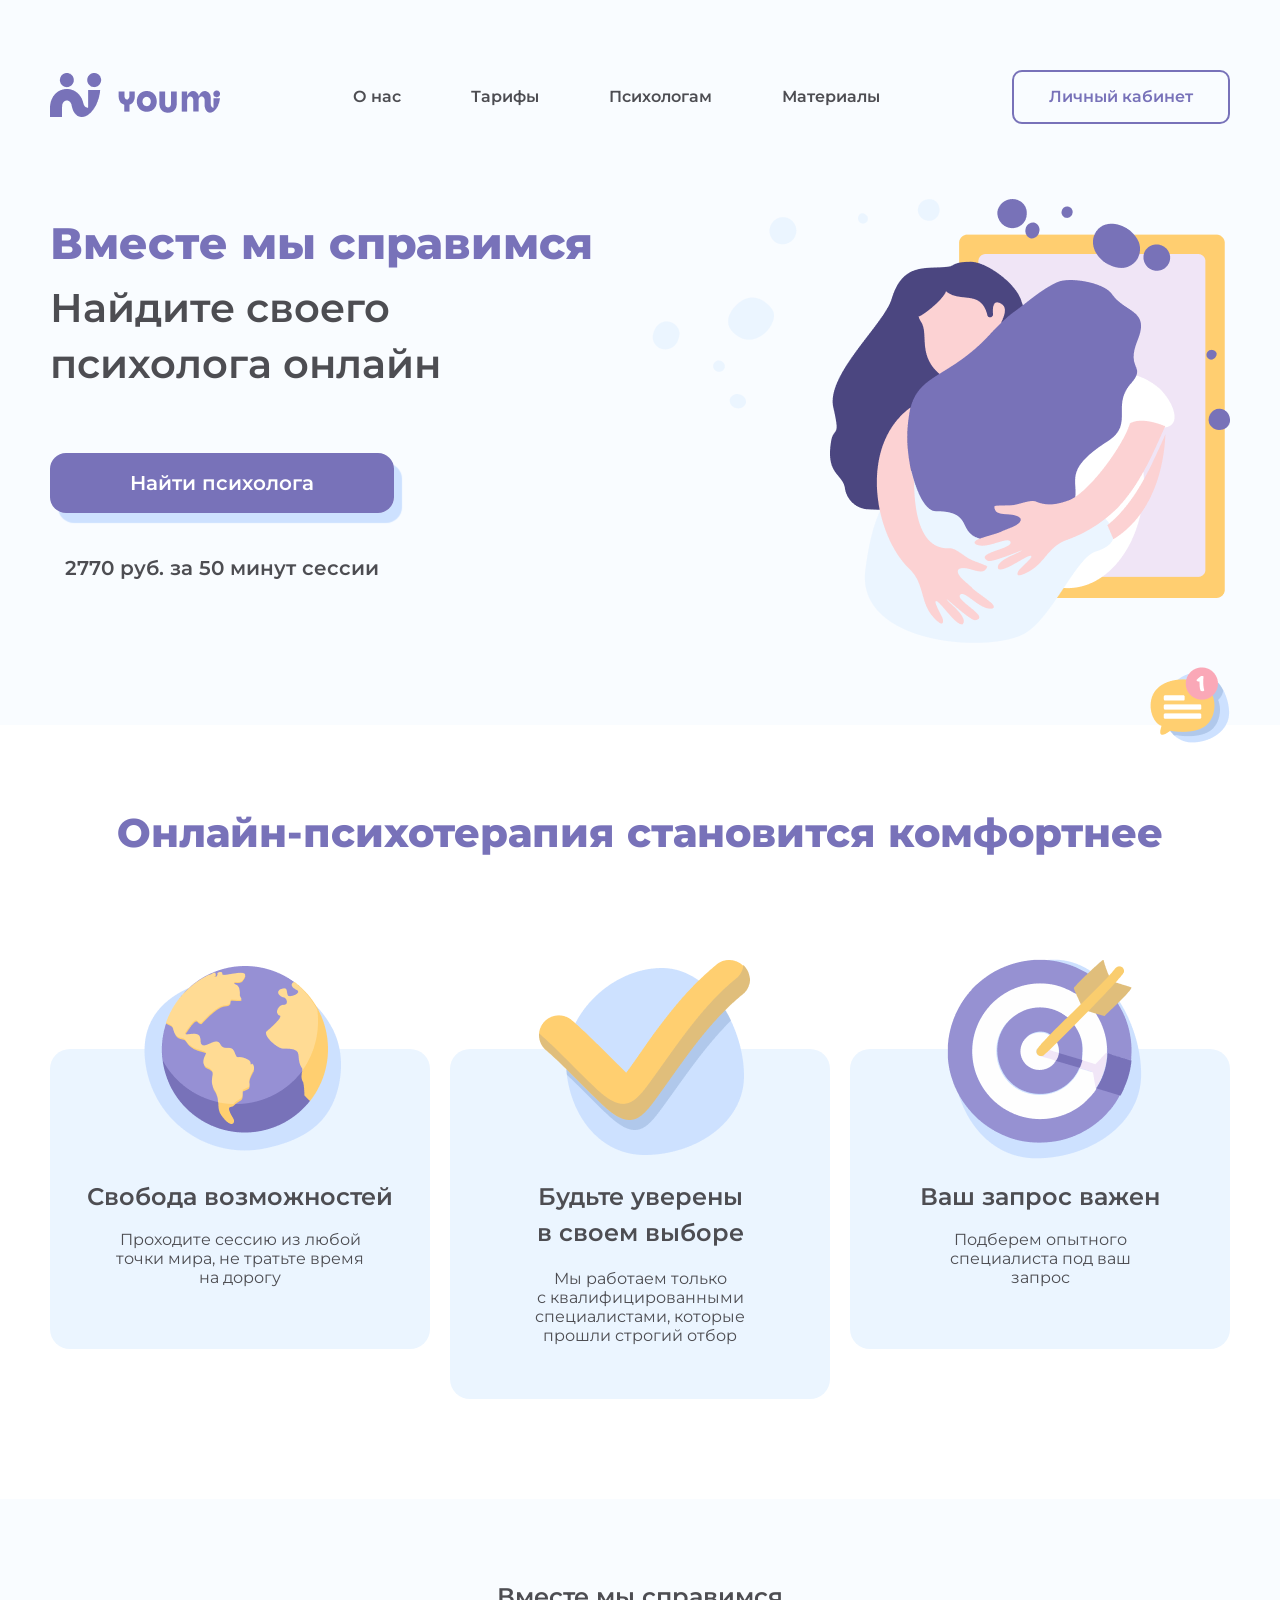
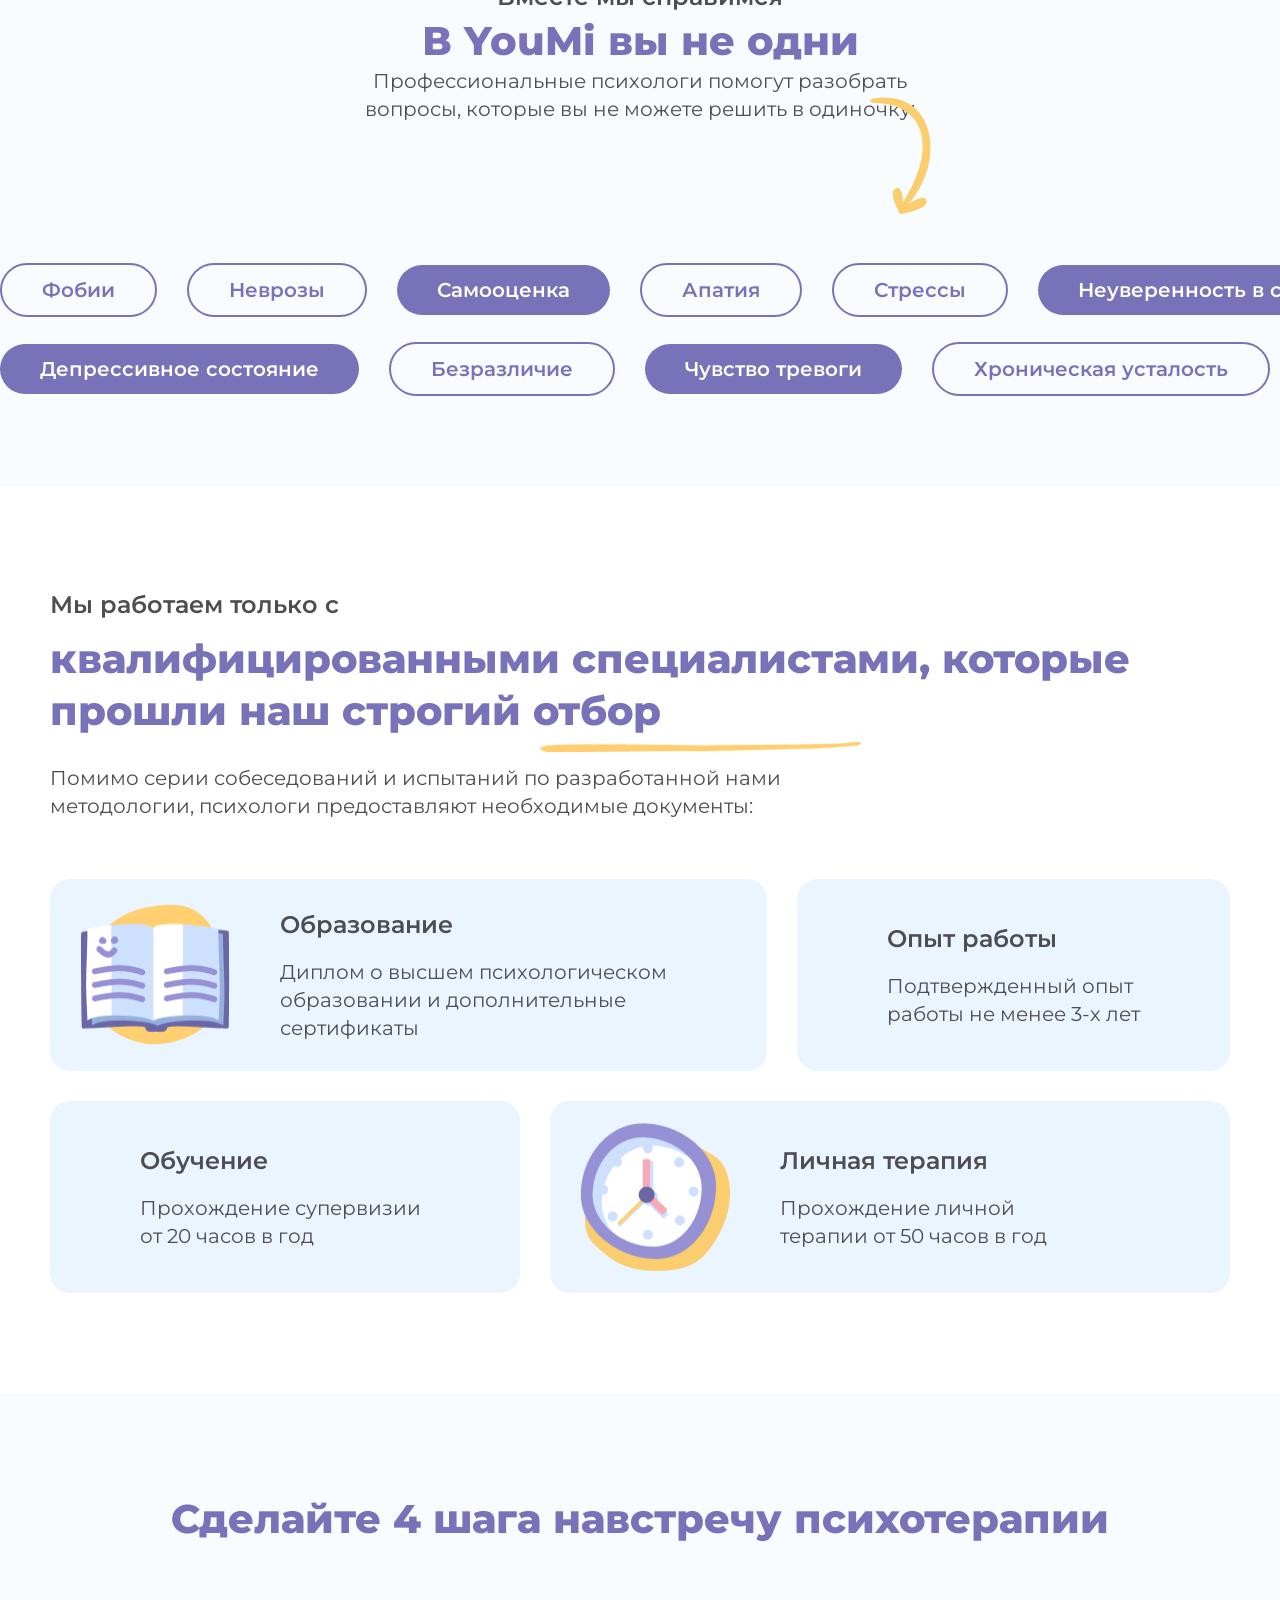
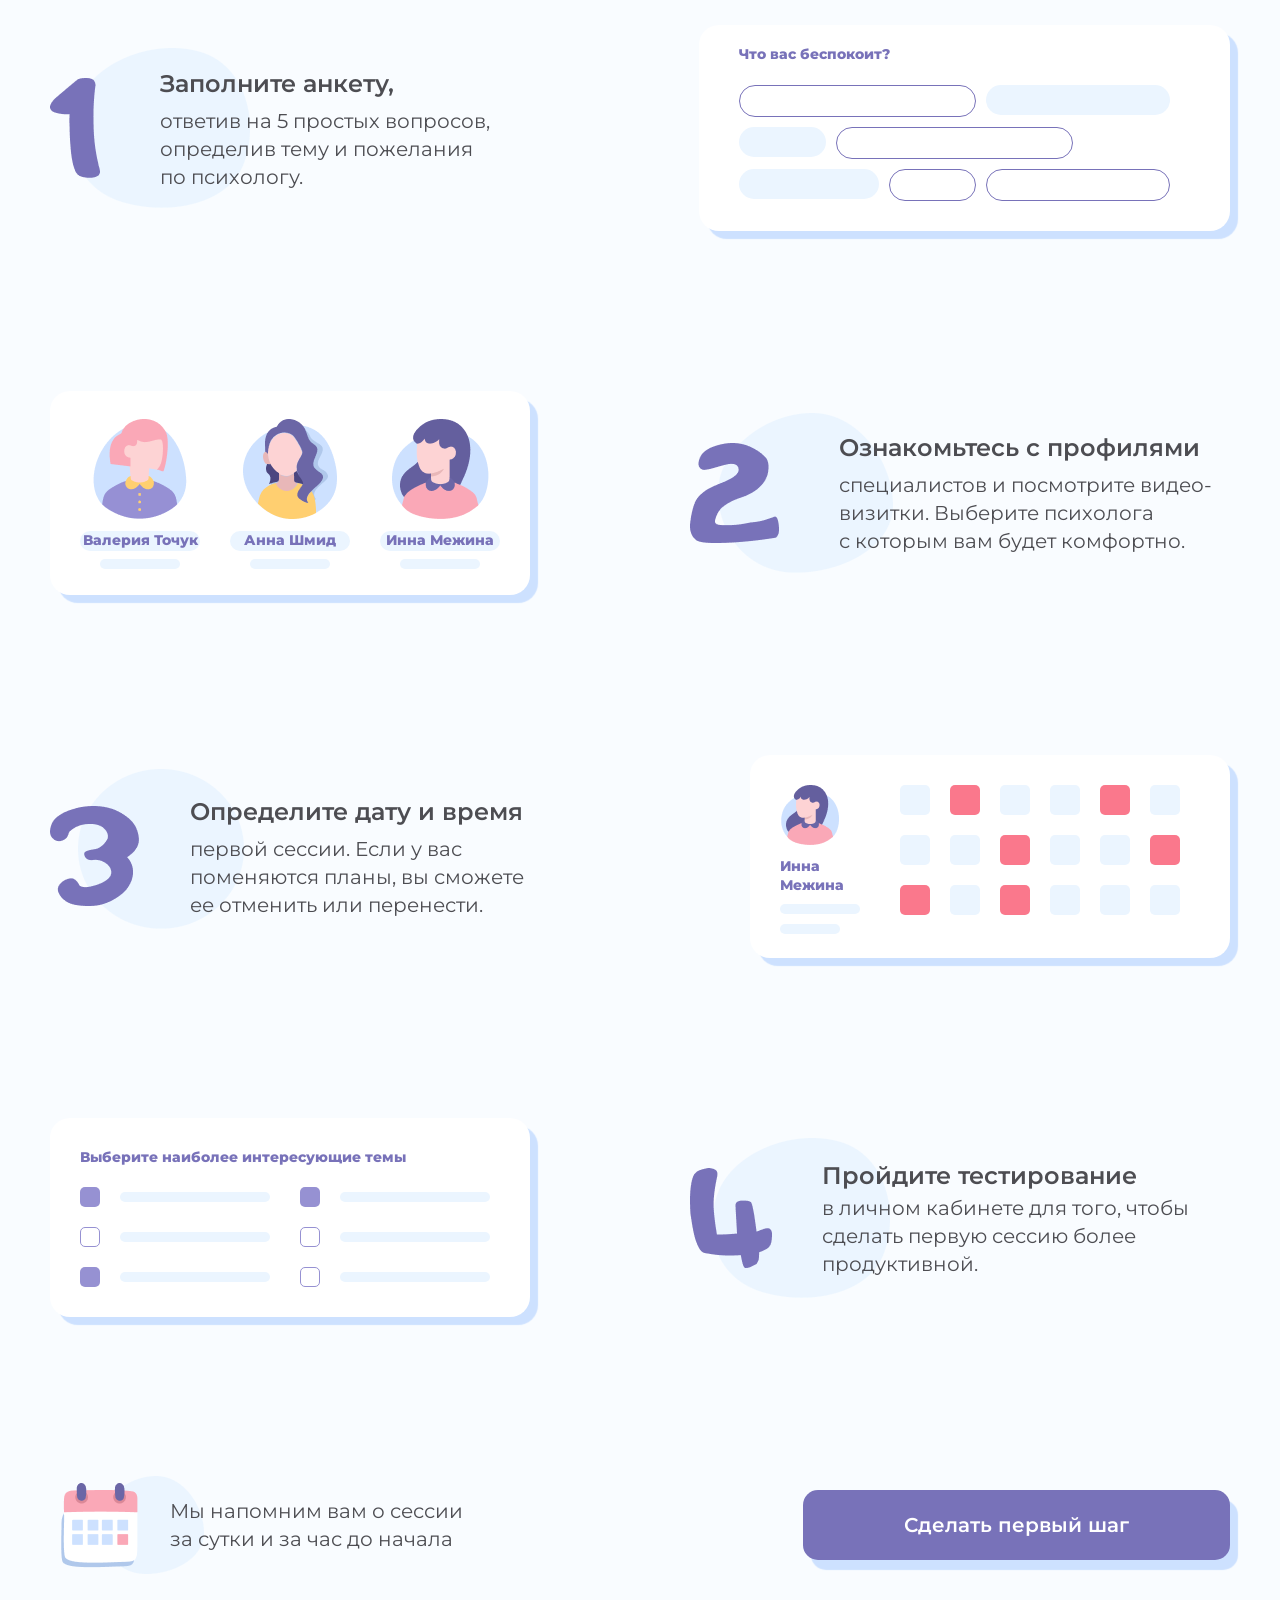
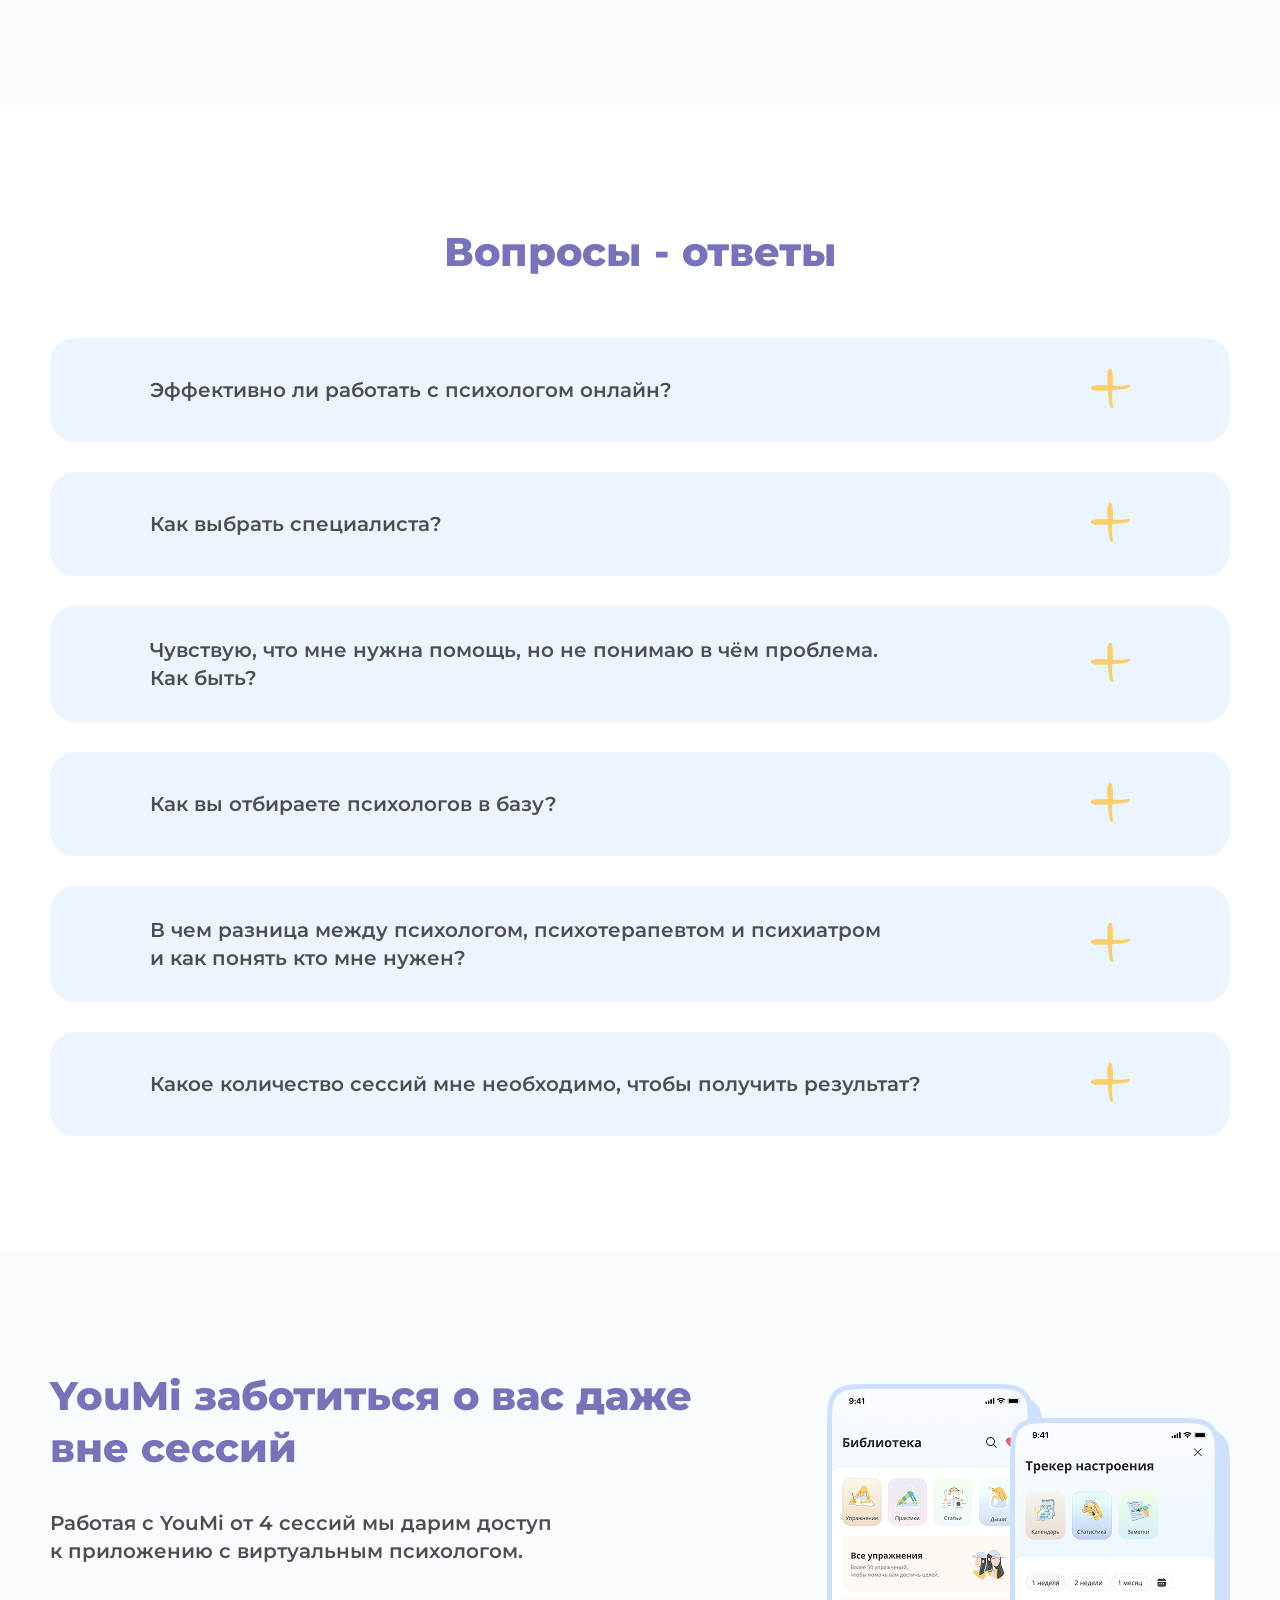
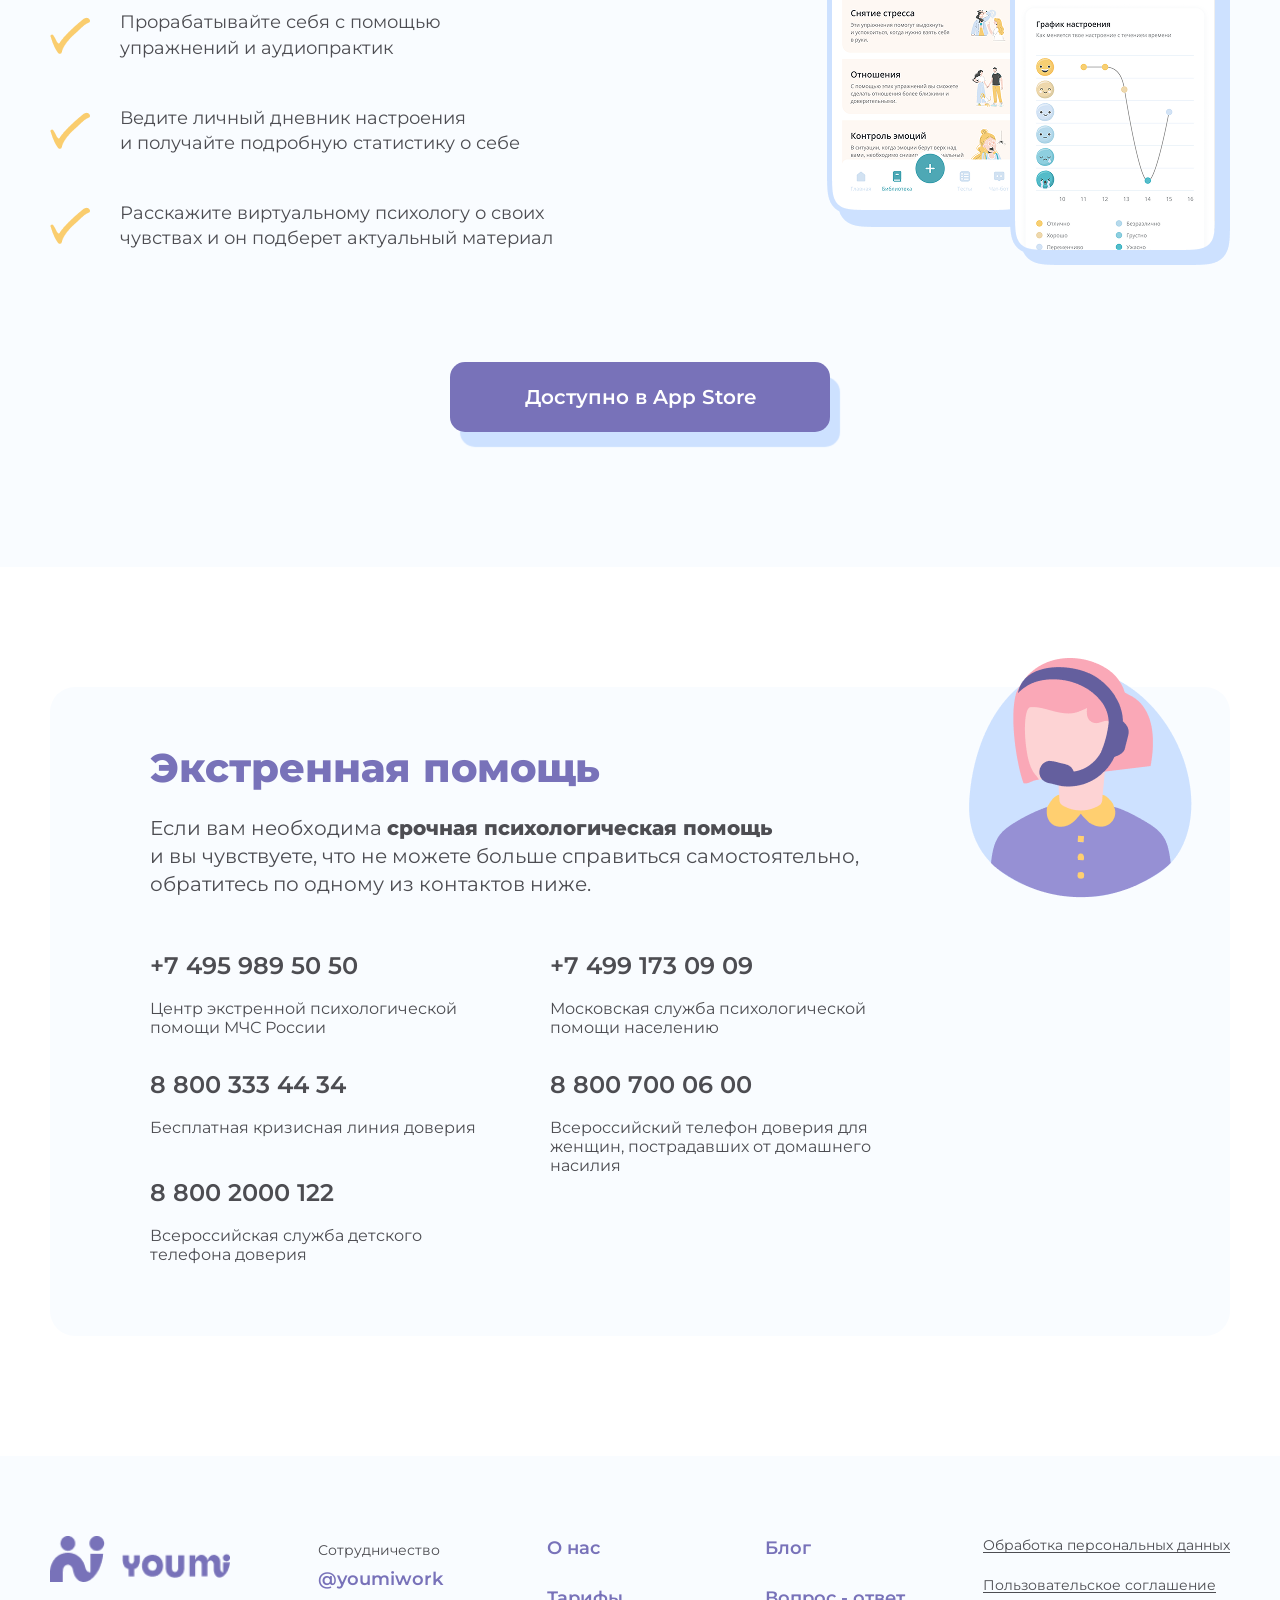
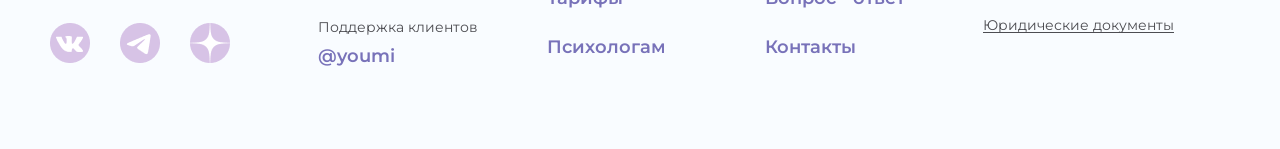
==== commit e146a1e9: "Сверстал 5 блок страницы "Псисхологам", поменял иконку сайта" ====
--- a/index.html
+++ b/index.html
@@ -7,7 +7,7 @@
       content="width=device-width, user-scalable= no, initial-scale=1.0, maximum-scale = 1.0, minimum-scale = 1.0"
     />
     <link rel="stylesheet" href="styles/index_style.css" />
-    <link rel="icon" href="images/icon.png" />
+    <link rel="icon" href="images/logo_browser.png" />
     <title>Психолог онлайн</title>
   </head>
   <body>
@@ -74,7 +74,7 @@
             <div class="card-info">
               <img
                 class="image-second_block"
-                src="images/check mark.png"
+                src="images/check_mark.png"
                 alt="check"
               />
               <h3>Будьте уверены в своем выборе</h3>
--- a/styles/index_style.css
+++ b/styles/index_style.css
@@ -910,6 +910,7 @@
   display: flex;
   align-items: center;
   justify-content: space-between;
+  gap: 0 160px;
   cursor: pointer;
 }
 
